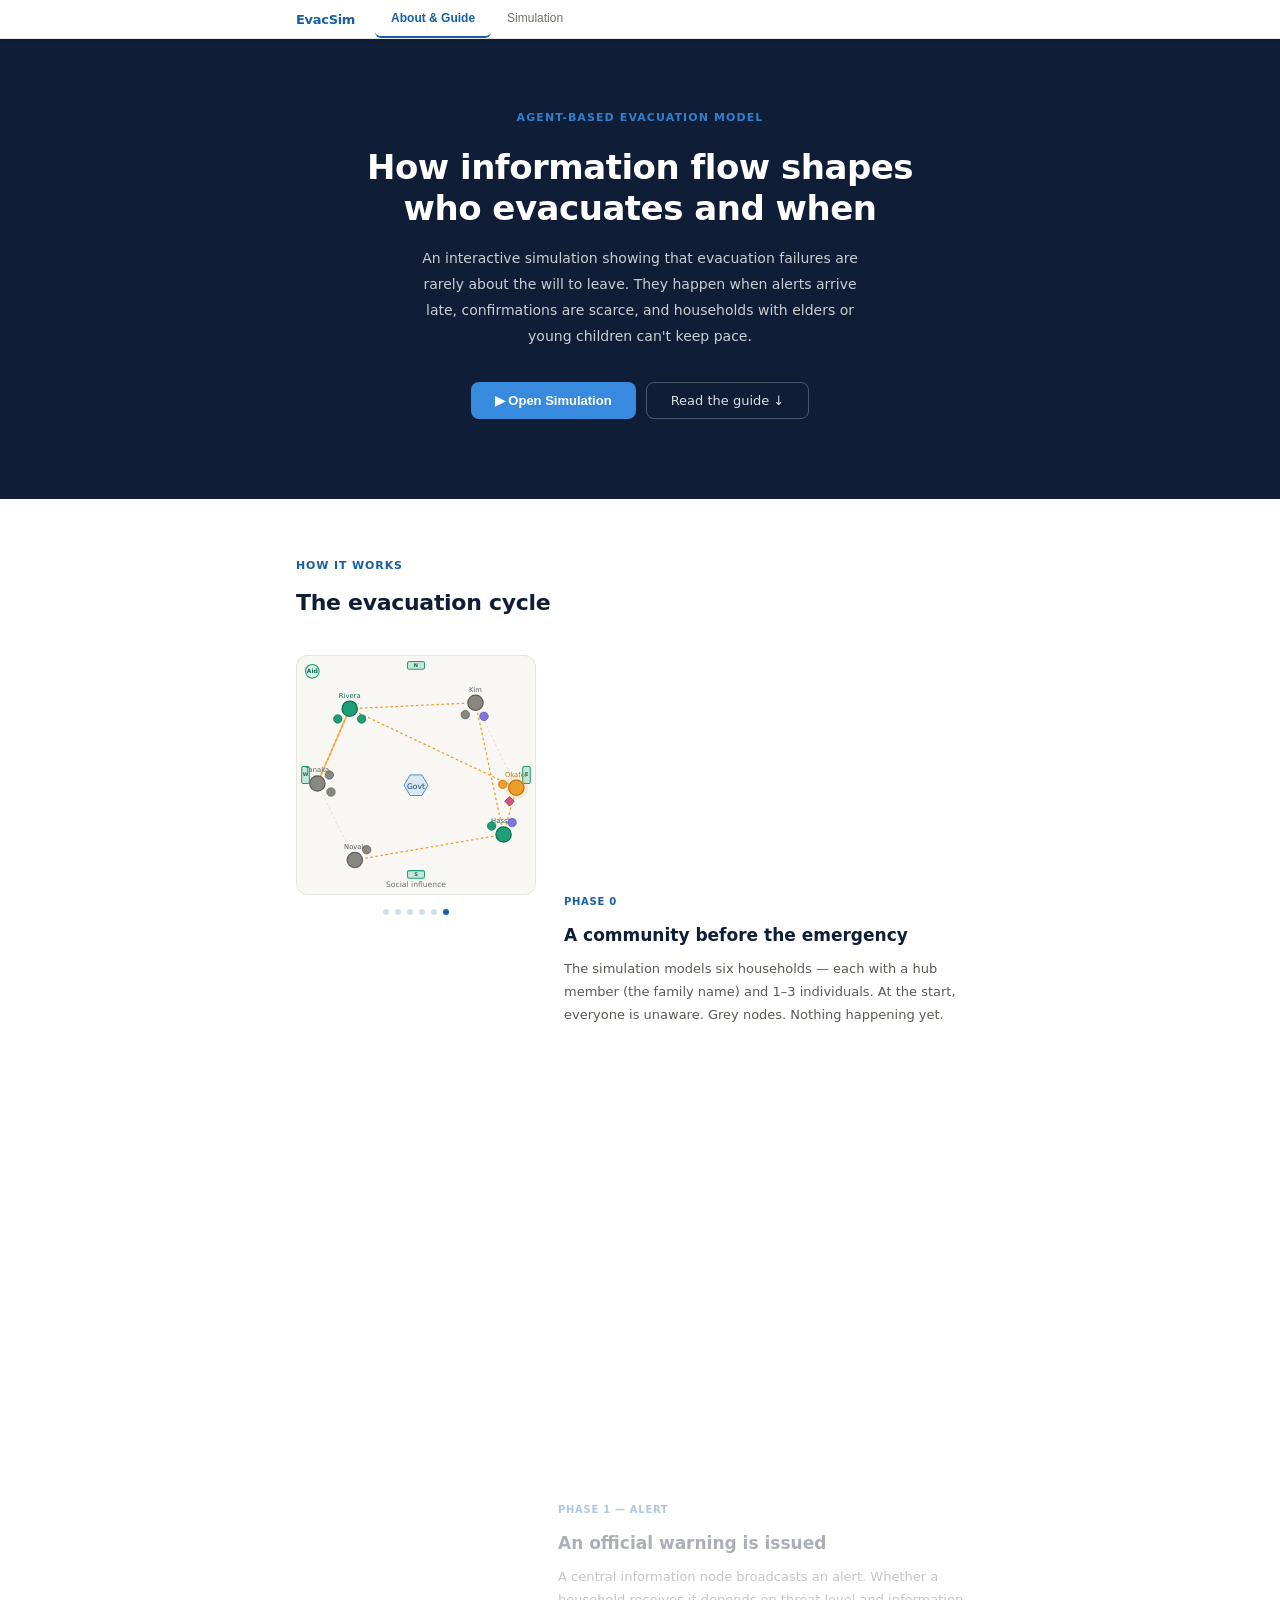
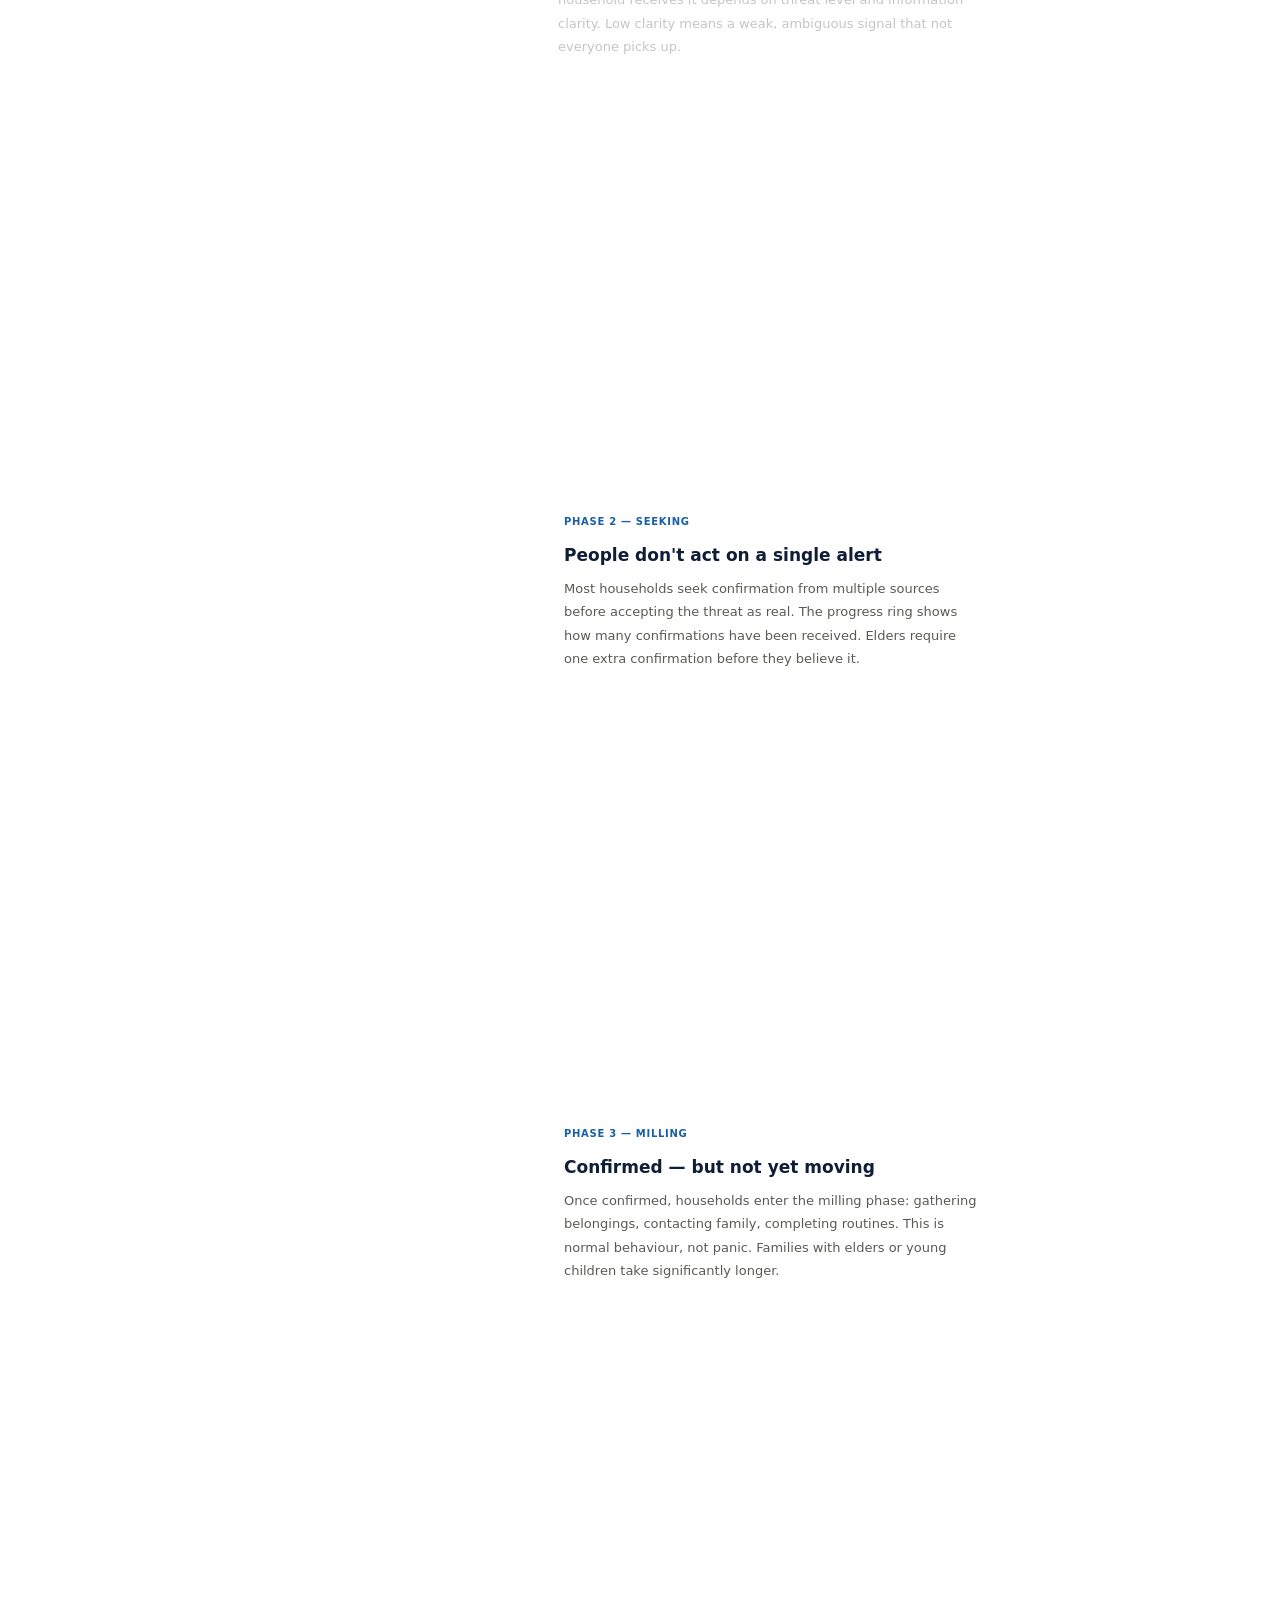
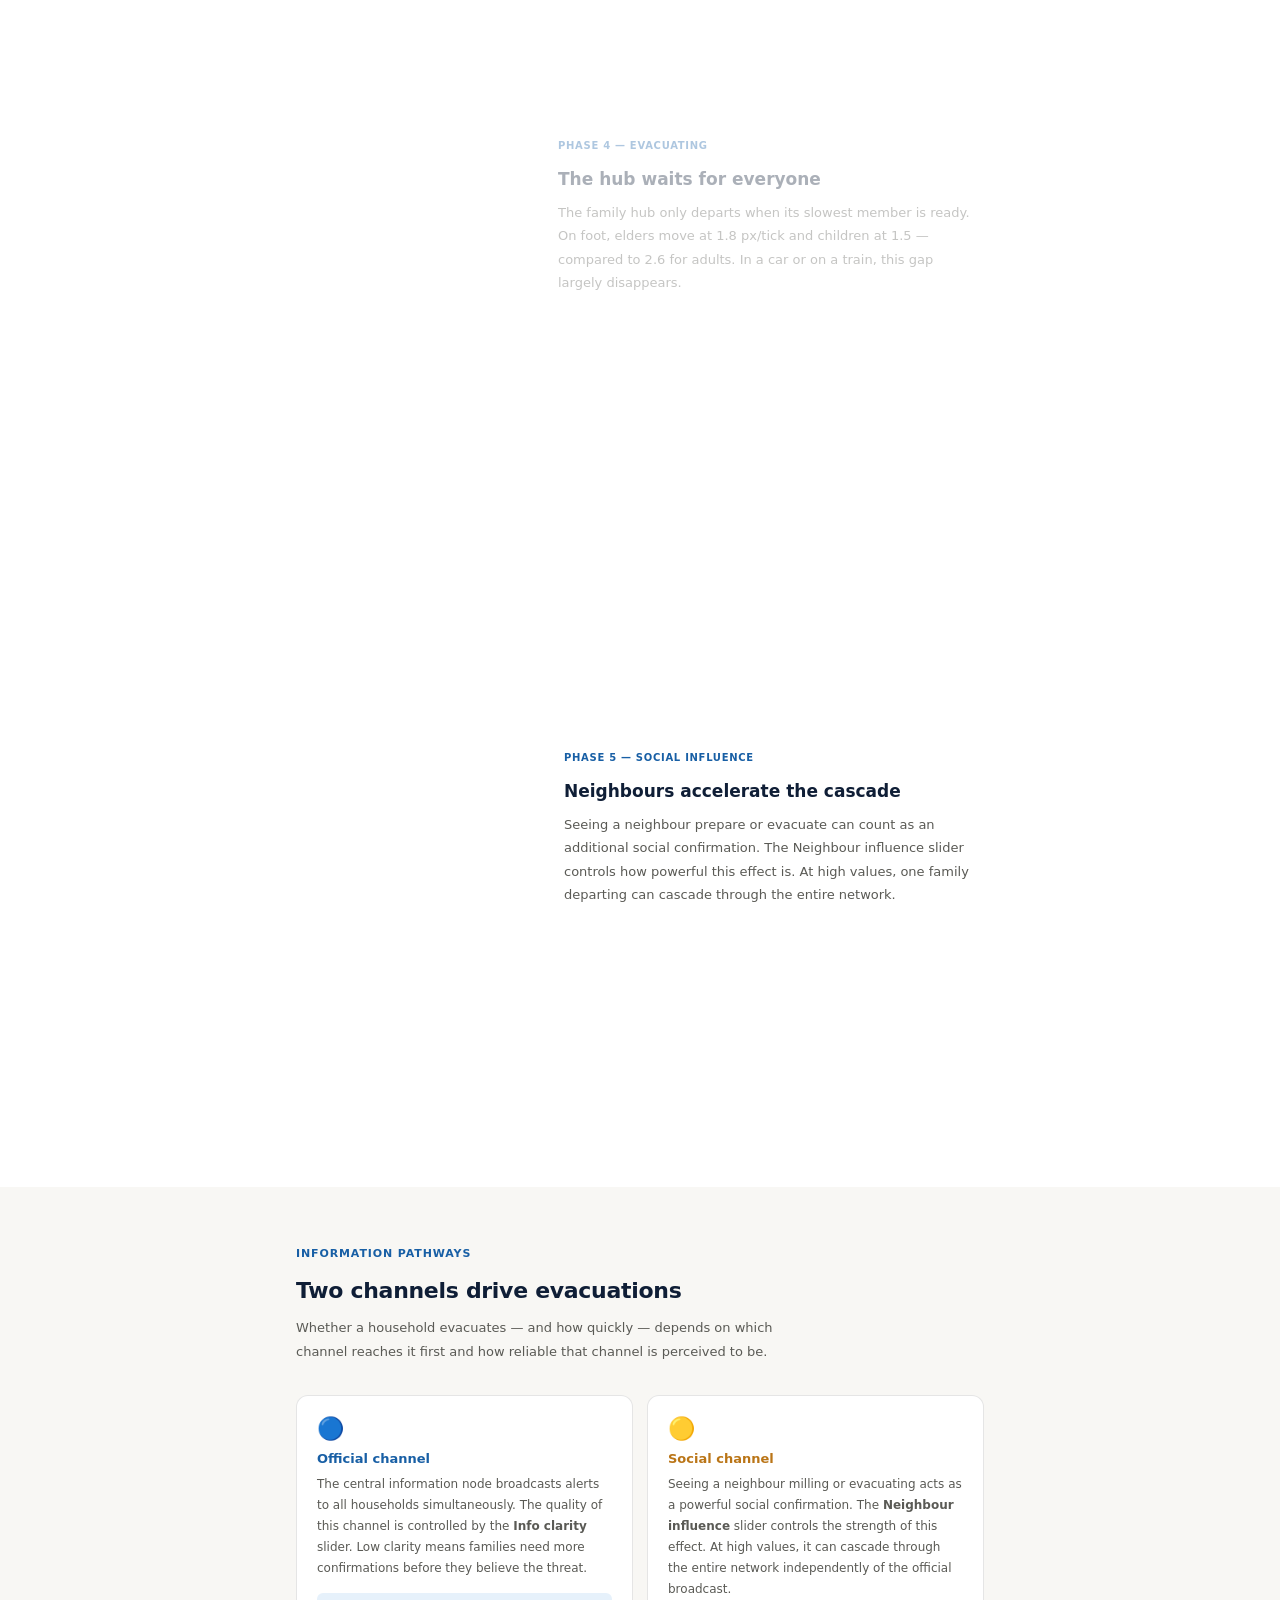
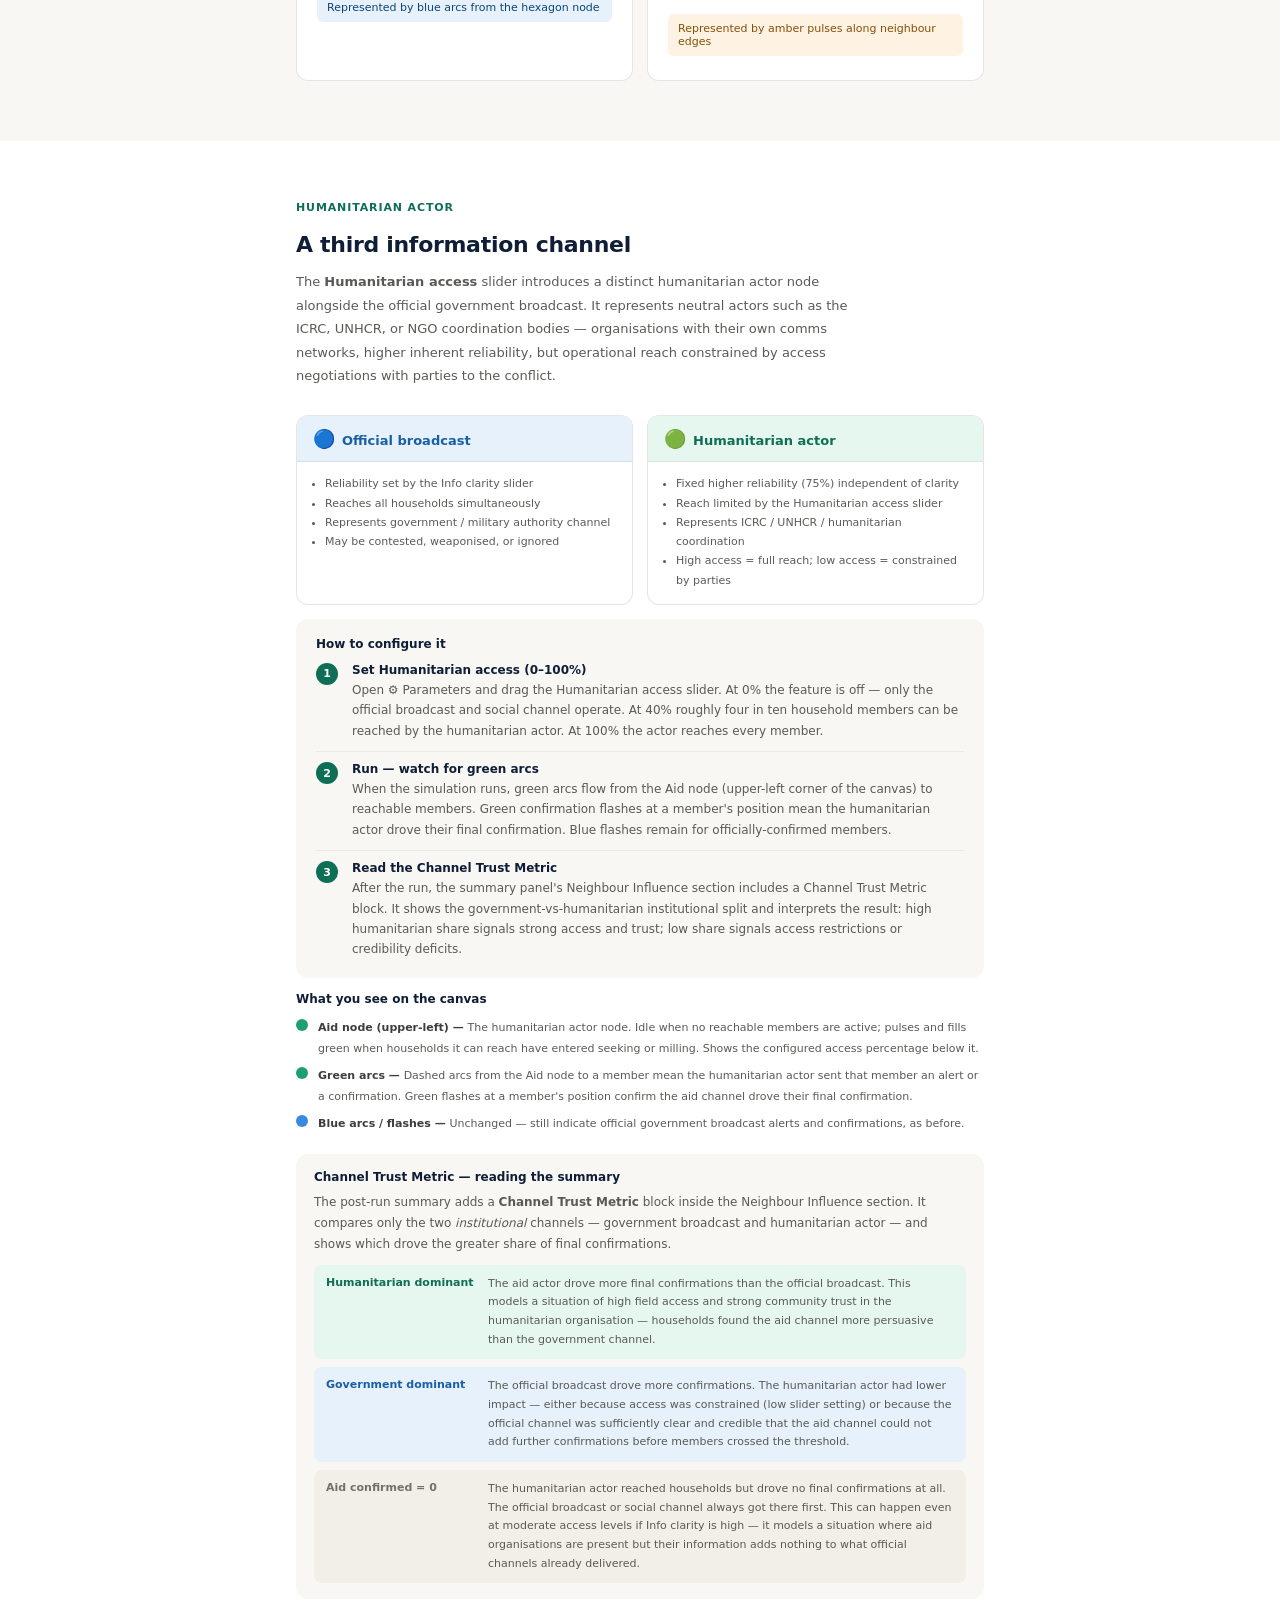
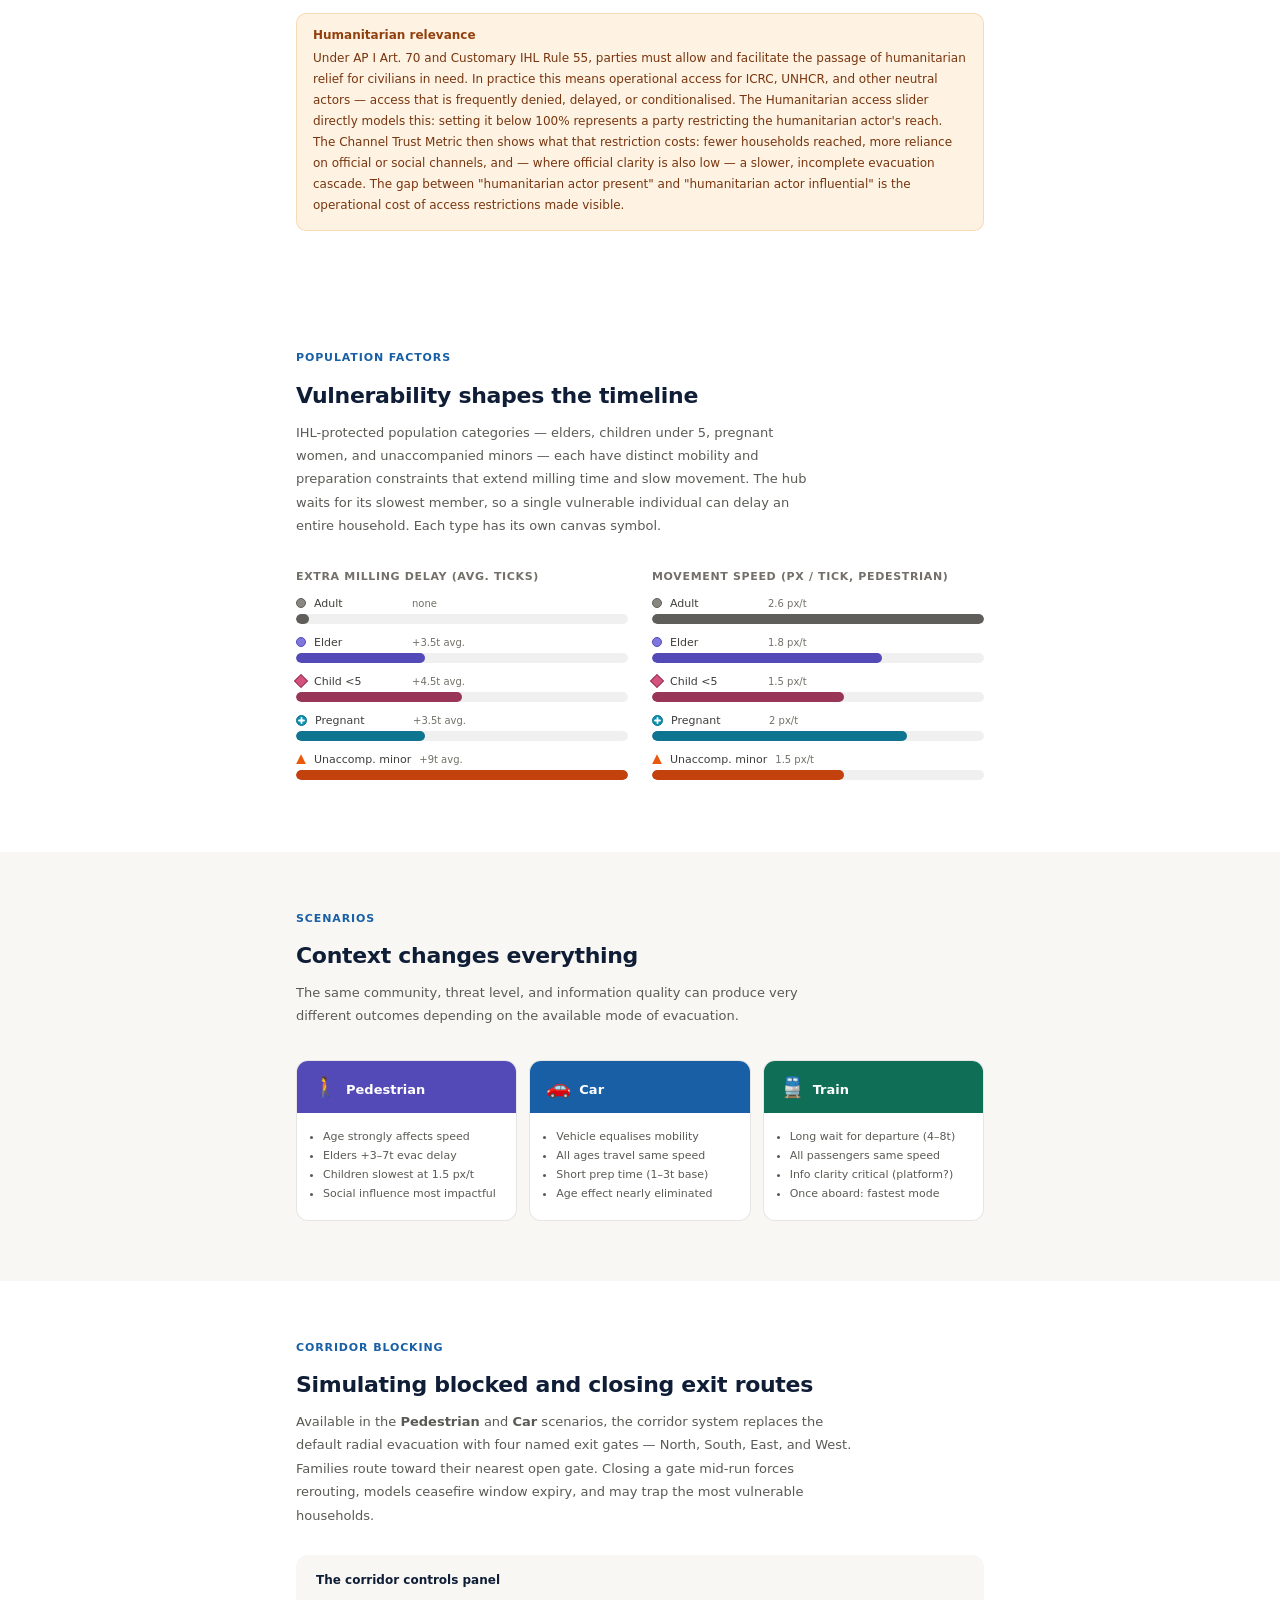
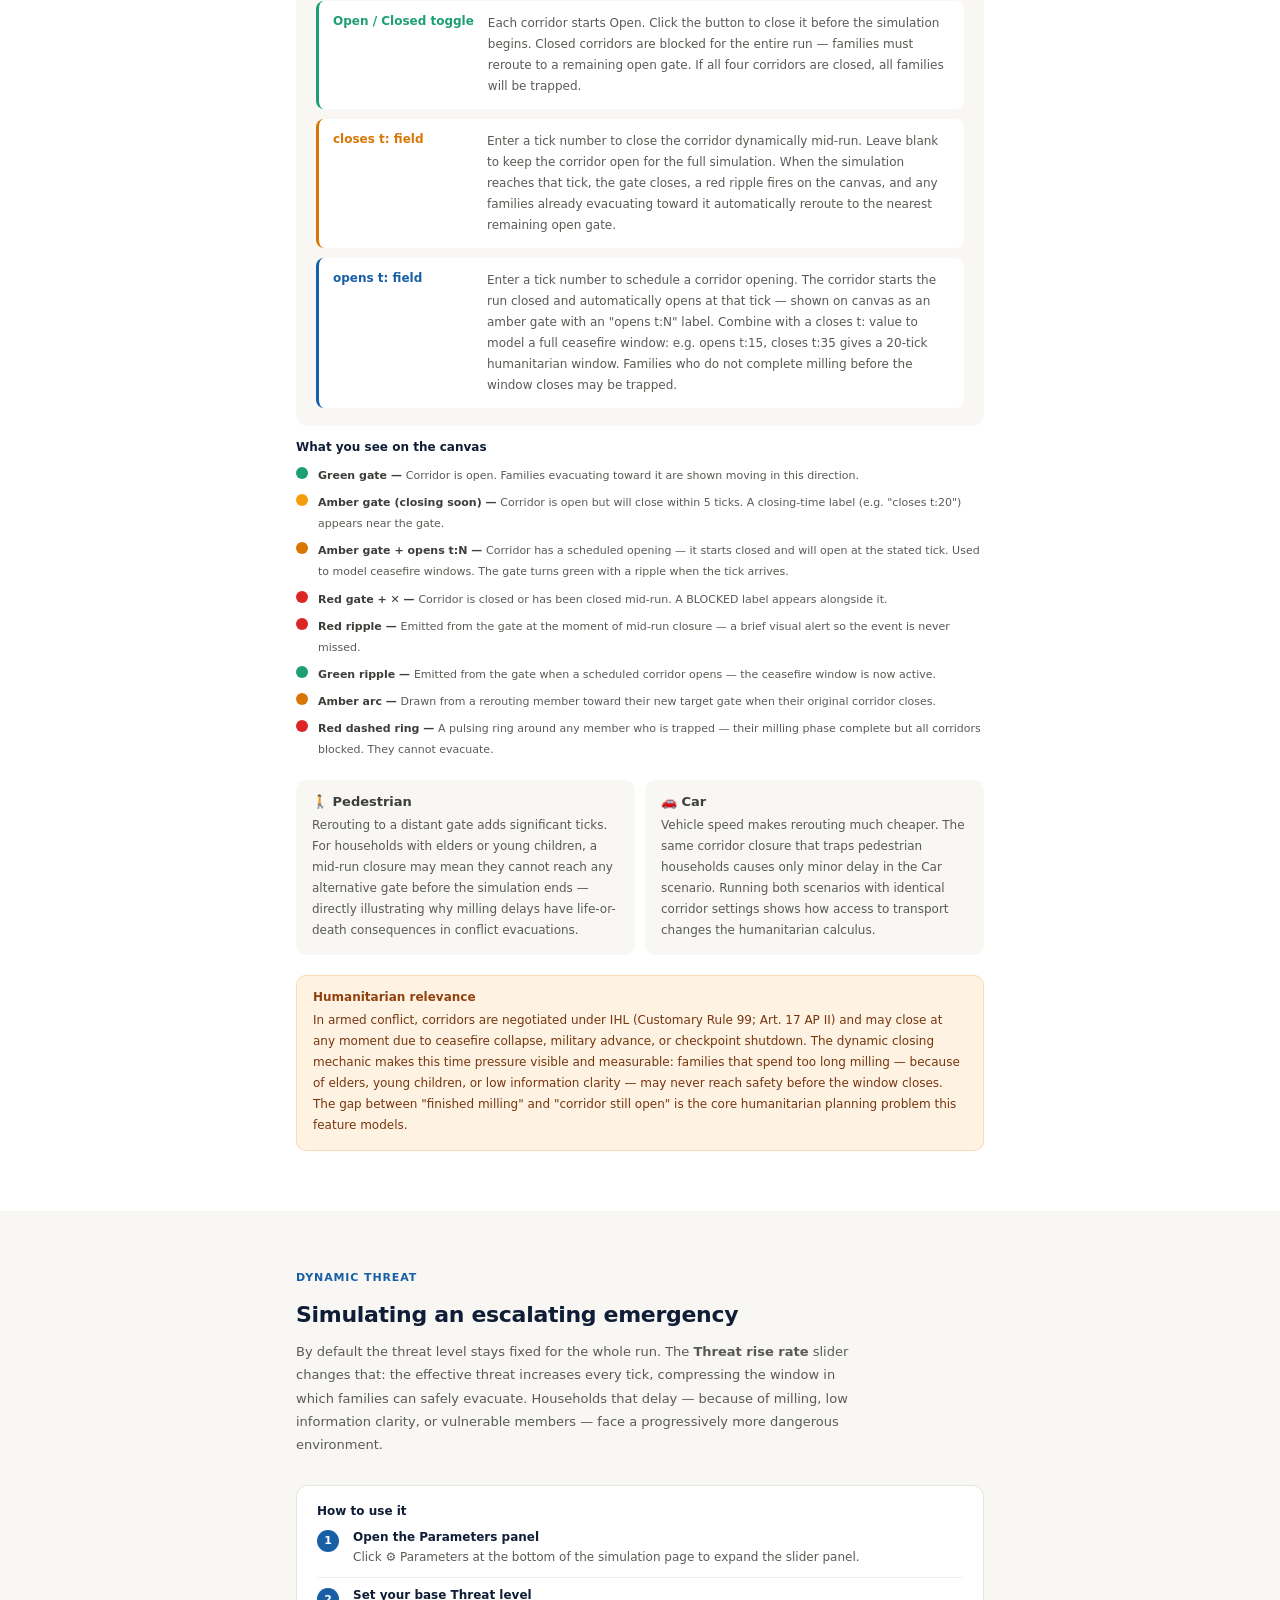
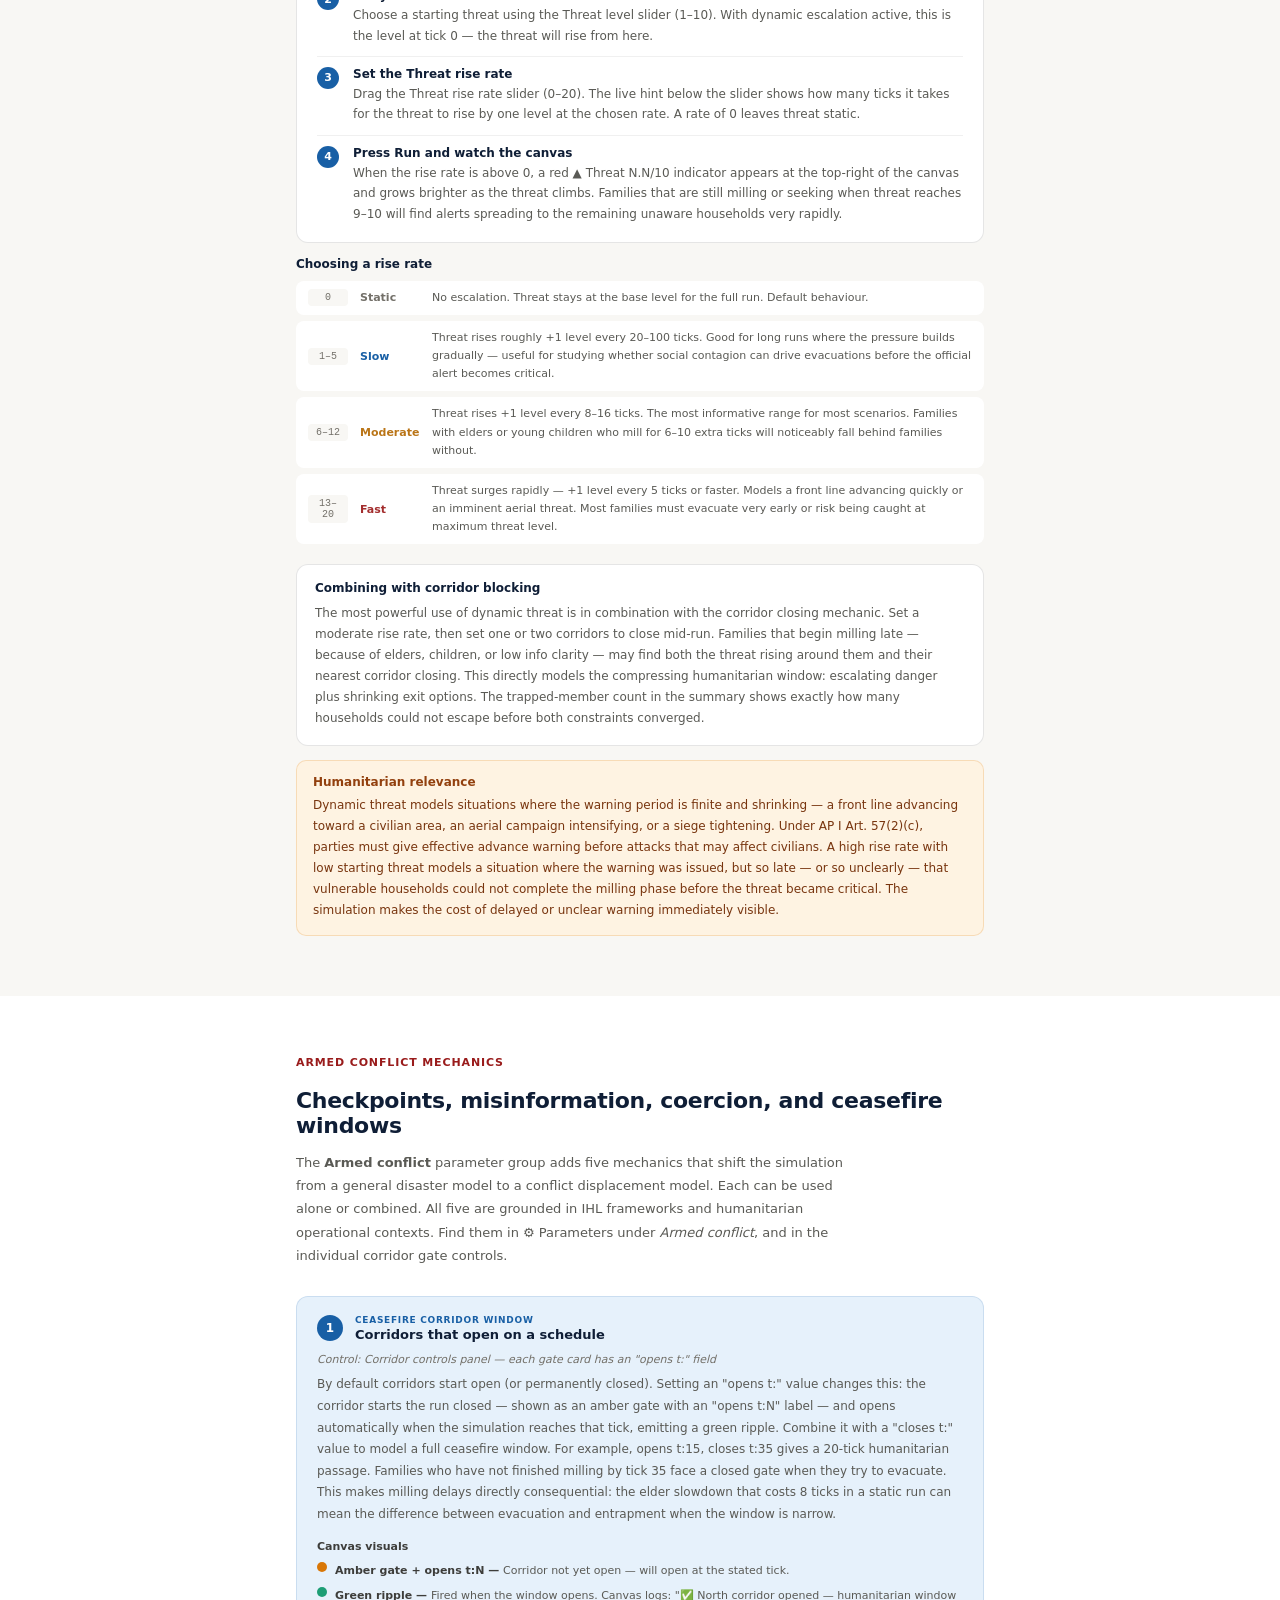
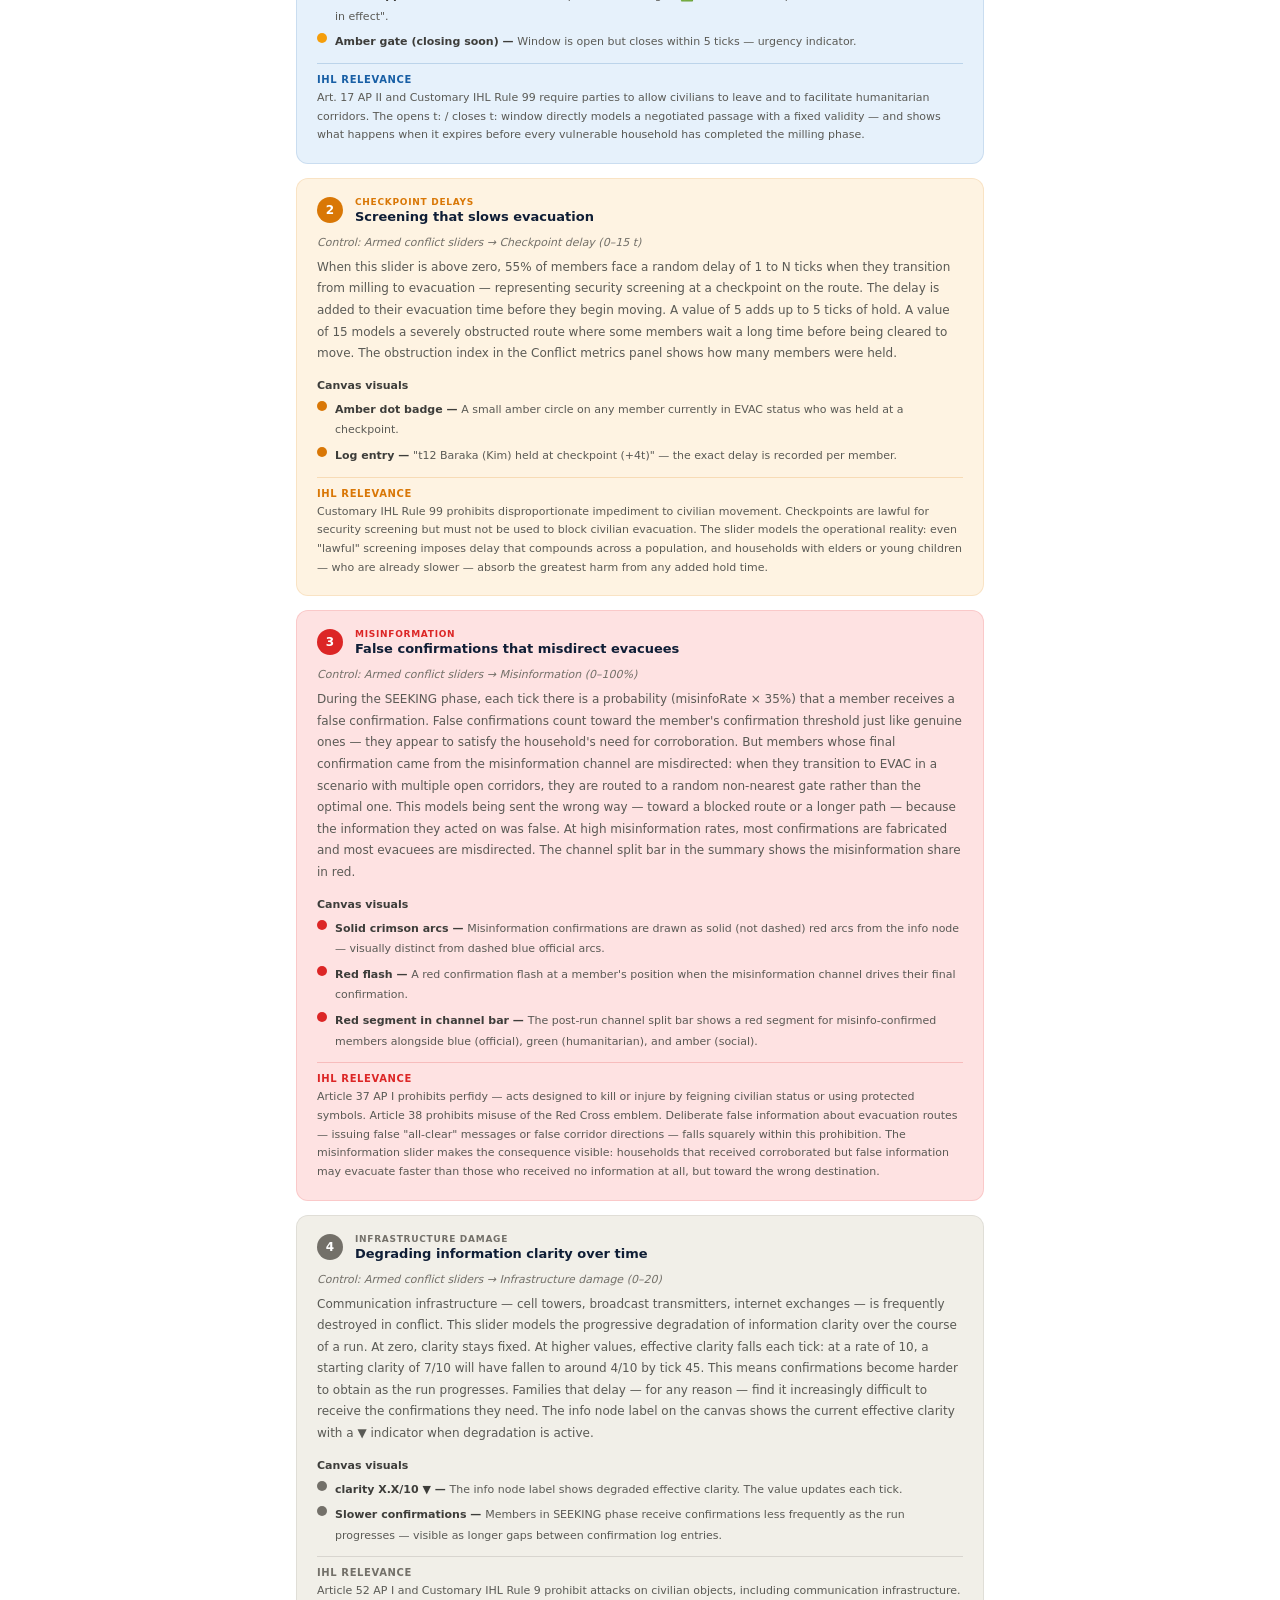
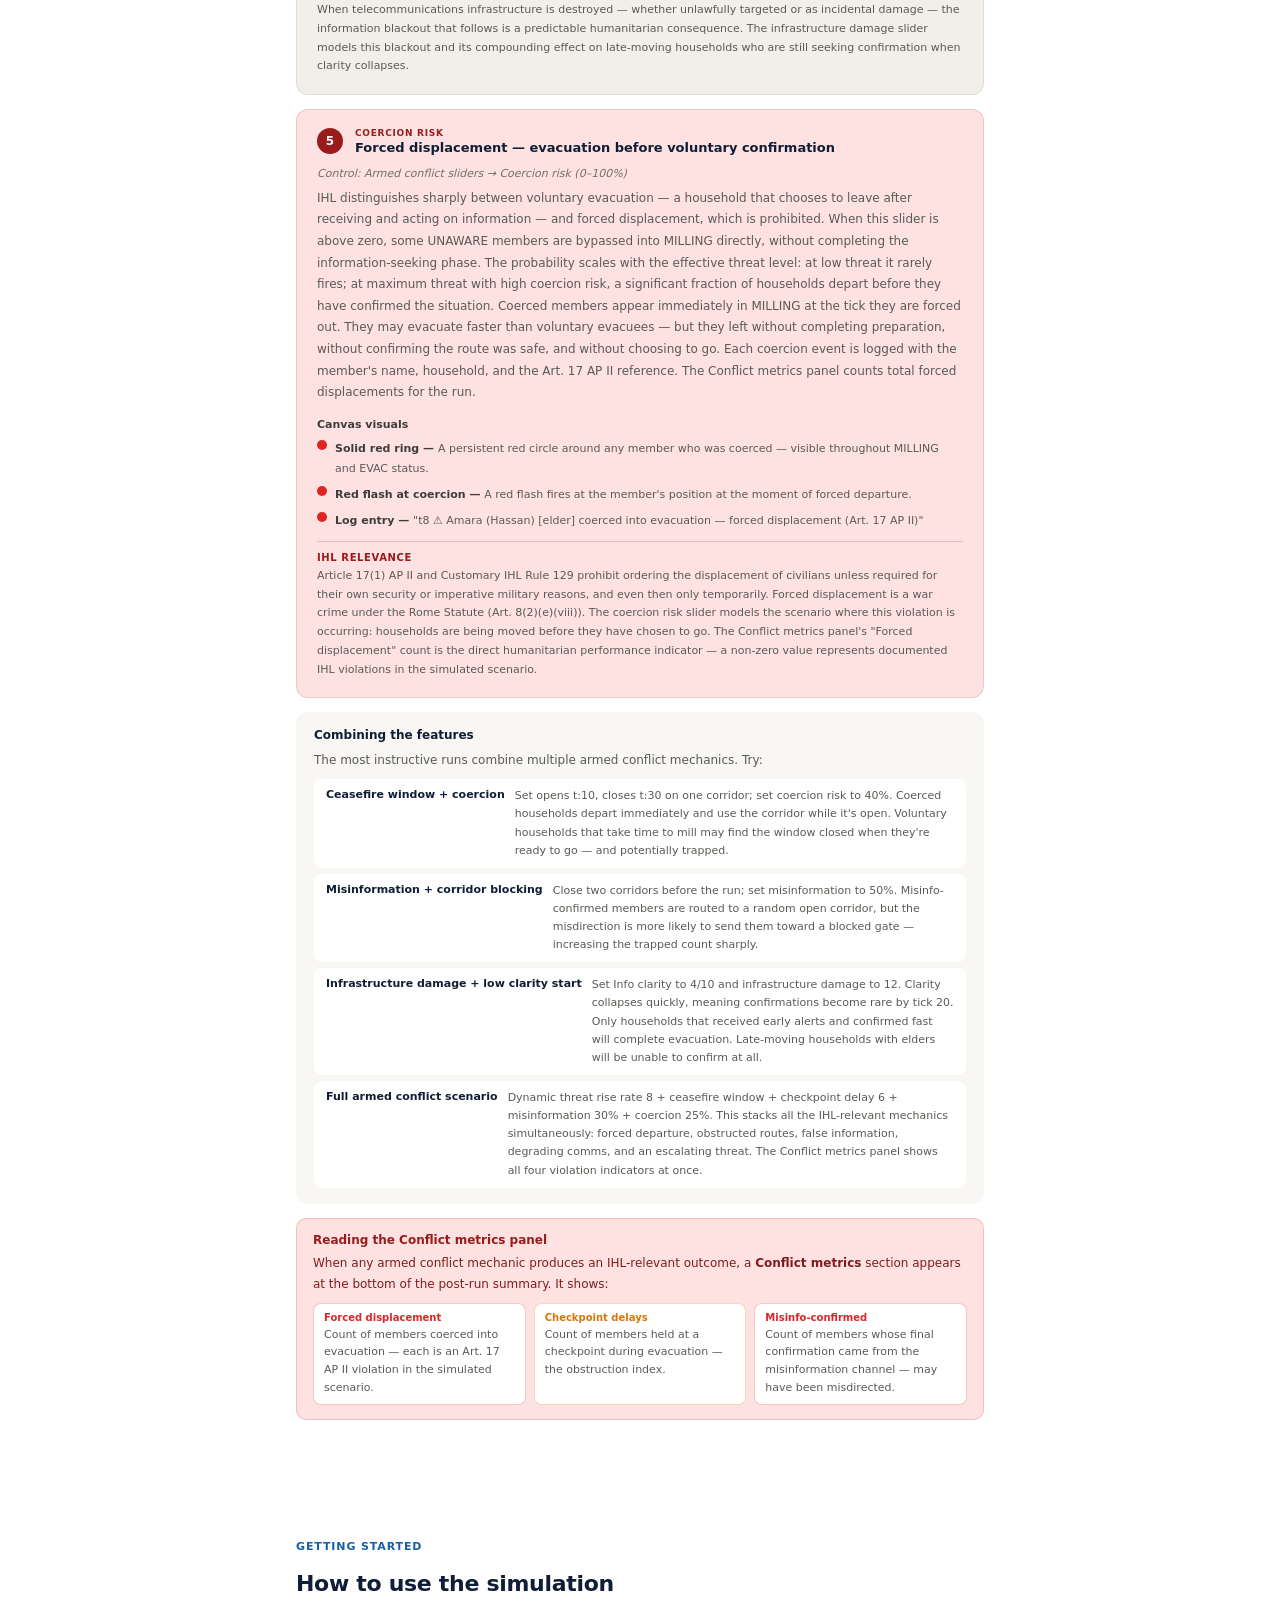
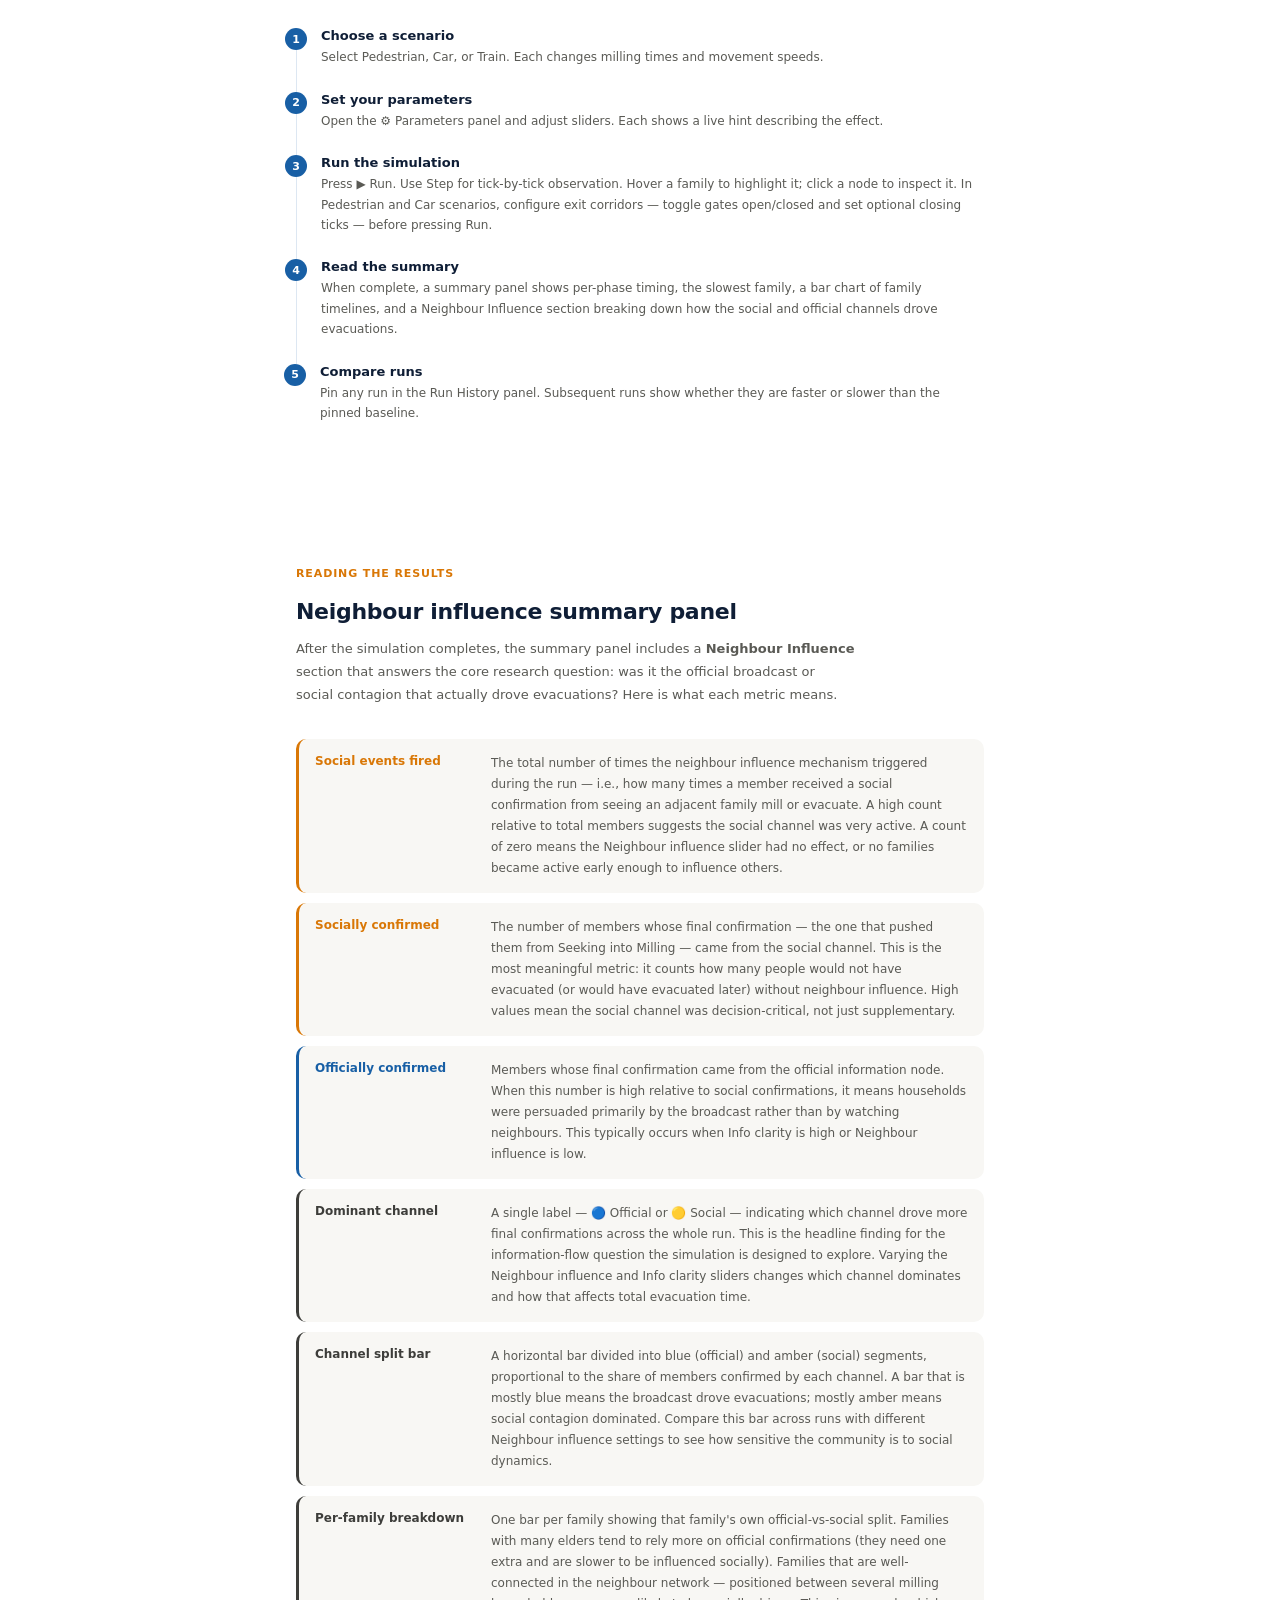
==== docs/index.html @ 8dccdfe9 "Replace hand-authored standalone HTML with real Vite build in docs/ Restore index.html as the Vite d" ====
<!doctype html>
<html lang="en">
  <head>
    <meta charset="UTF-8" />
    <meta name="viewport" content="width=device-width, initial-scale=1.0" />
    <title>Evacuation Simulation</title>
    <script type="module" crossorigin src="./assets/index-D_L-Md5_.js"></script>
    <link rel="stylesheet" crossorigin href="./assets/index-JA-Q5im7.css">
  </head>
  <body>
    <div id="root"></div>
  </body>
</html>
---- docs/assets/index-JA-Q5im7.css ----
*,*:before,*:after{box-sizing:border-box}body{margin:0;background:#f8f7f4}input[type=range]{width:100%;cursor:pointer}button{cursor:pointer;background:transparent;border:.5px solid rgba(0,0,0,.2);border-radius:6px;padding:5px 11px;font-size:12px}button:hover{background:#0000000d}button:disabled{opacity:.4;cursor:not-allowed}
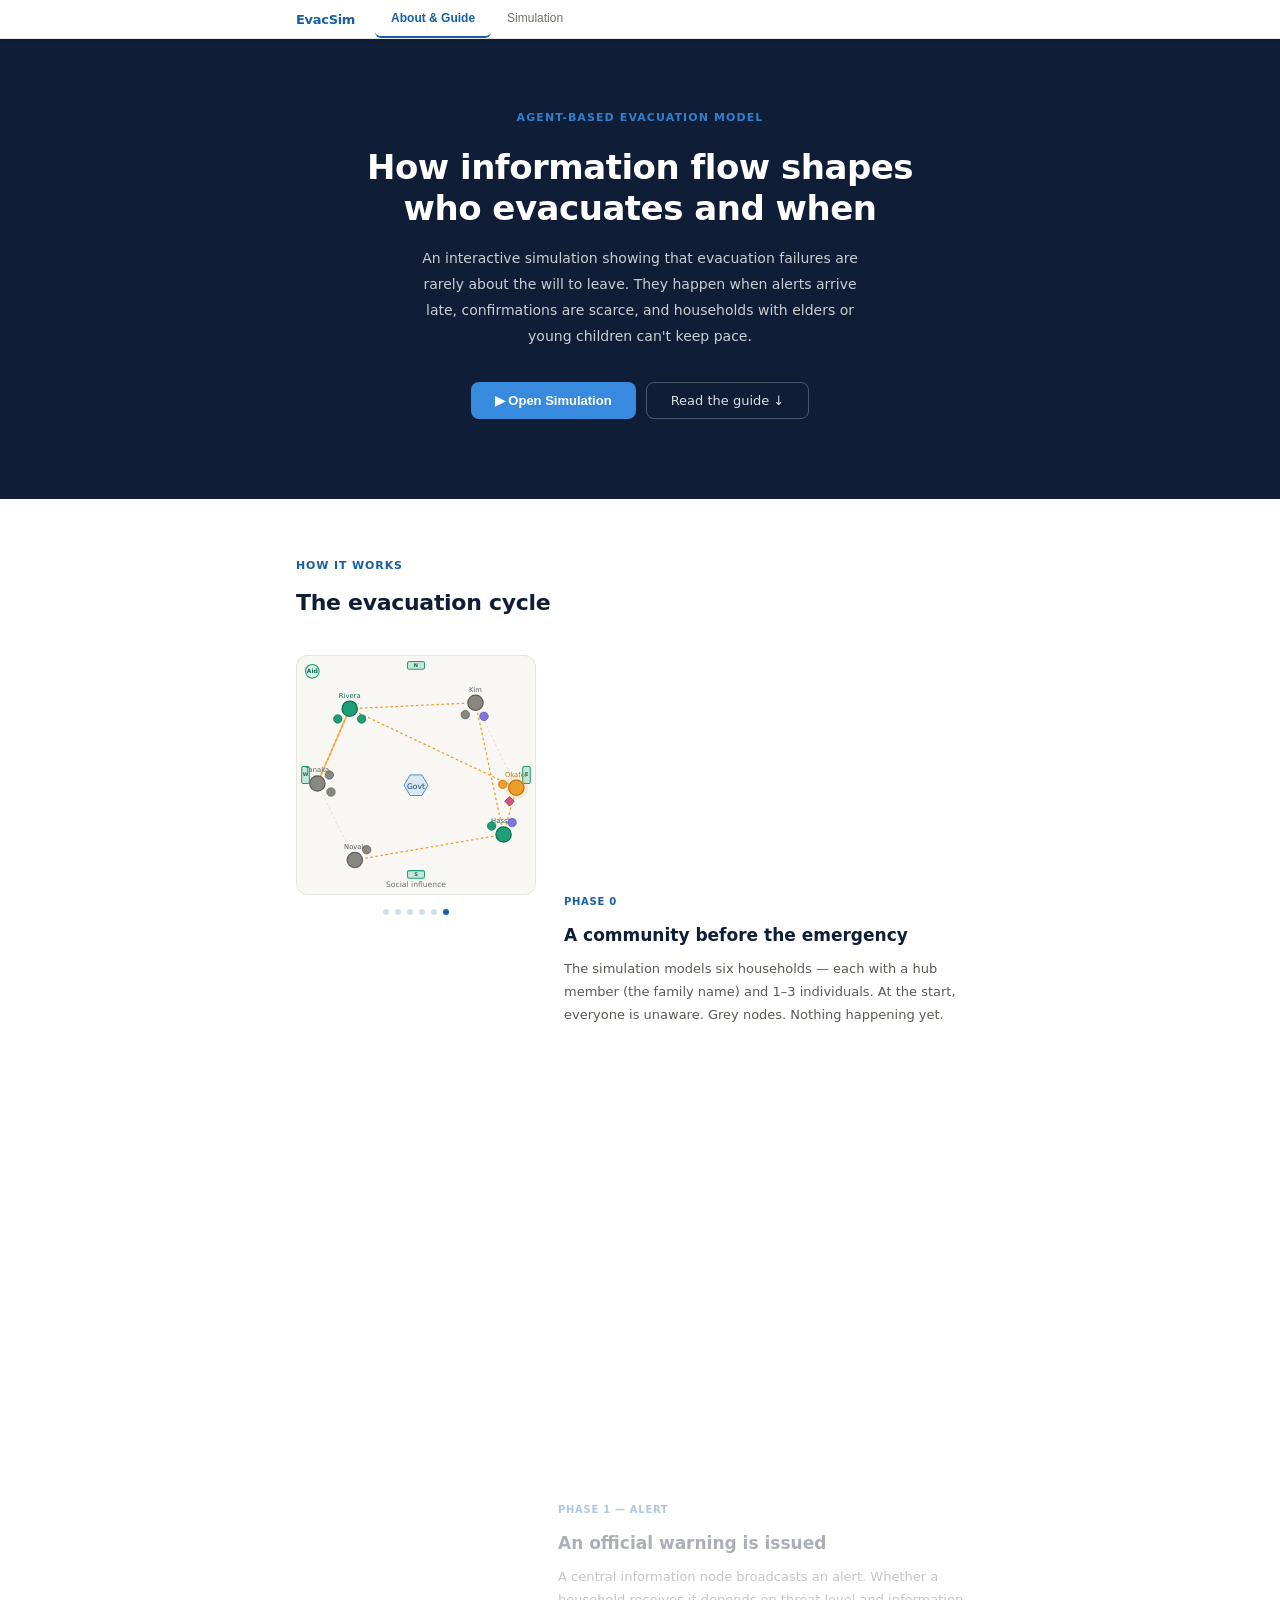
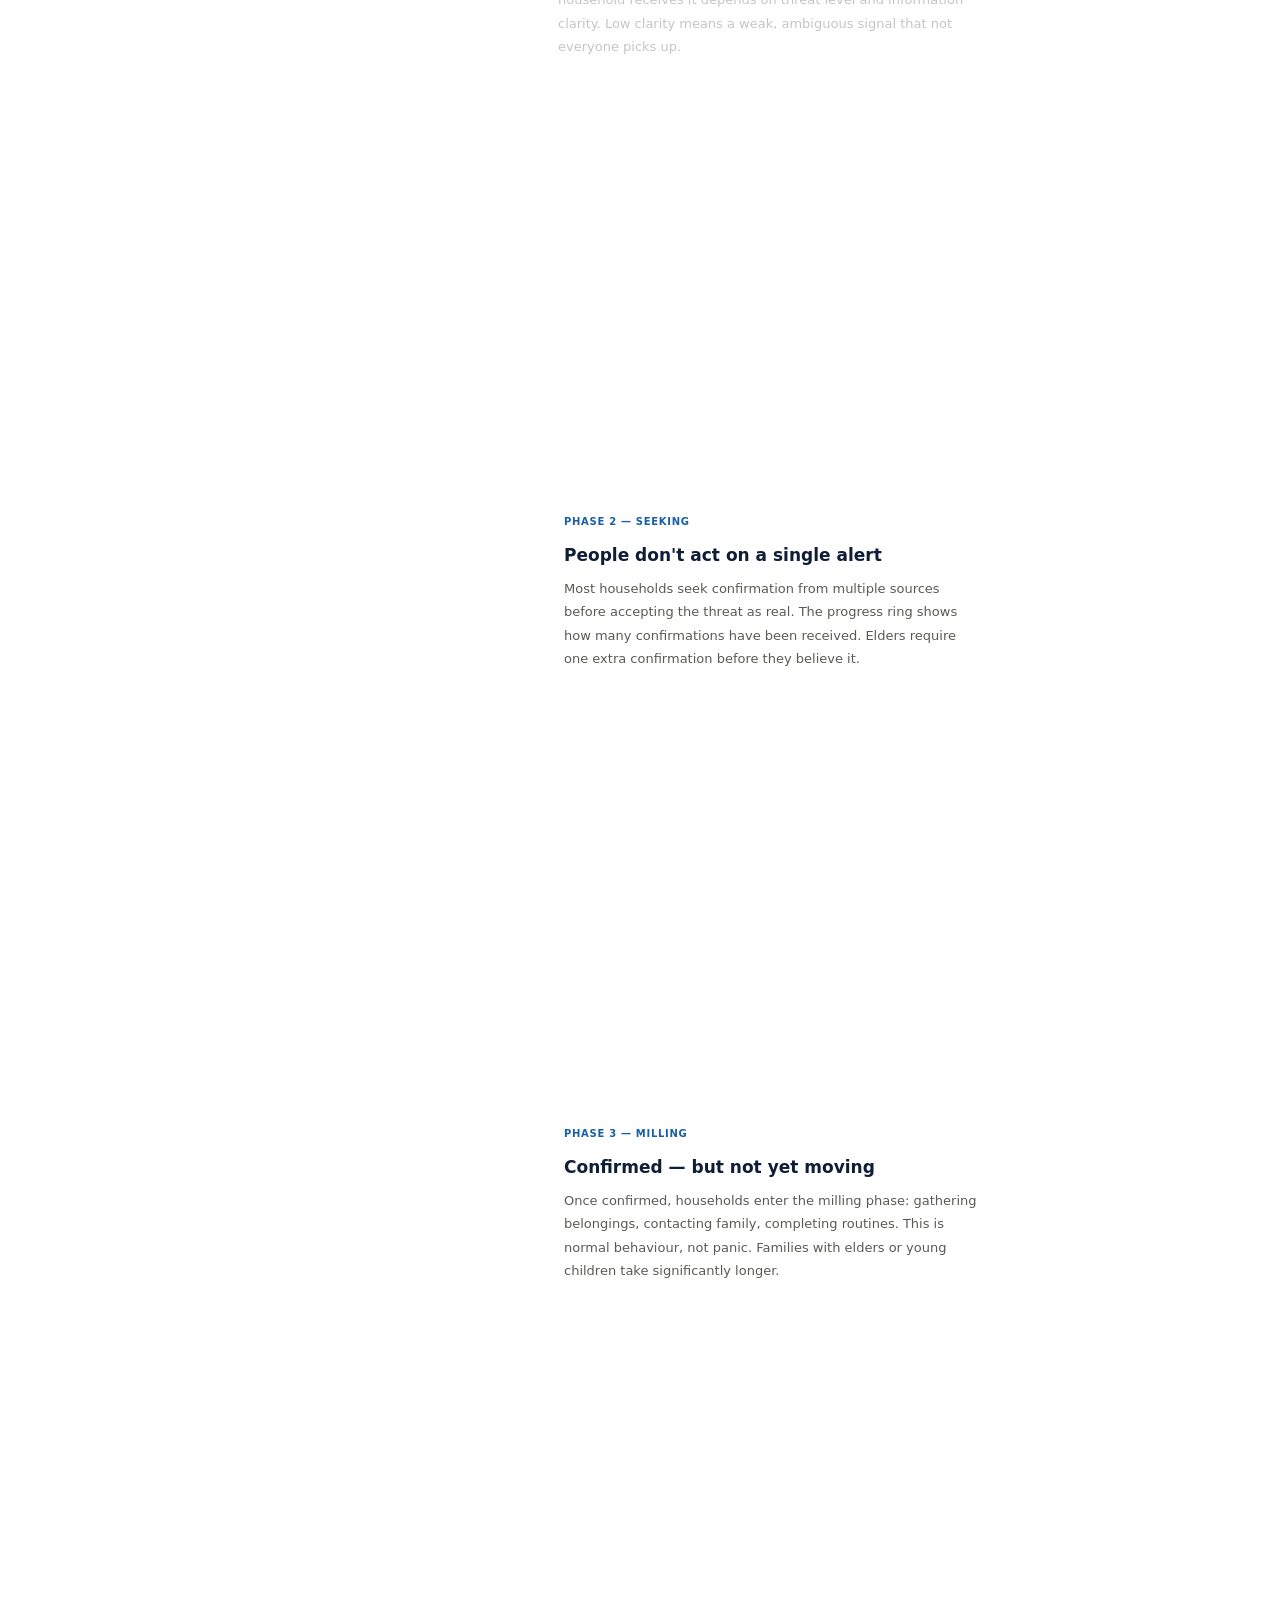
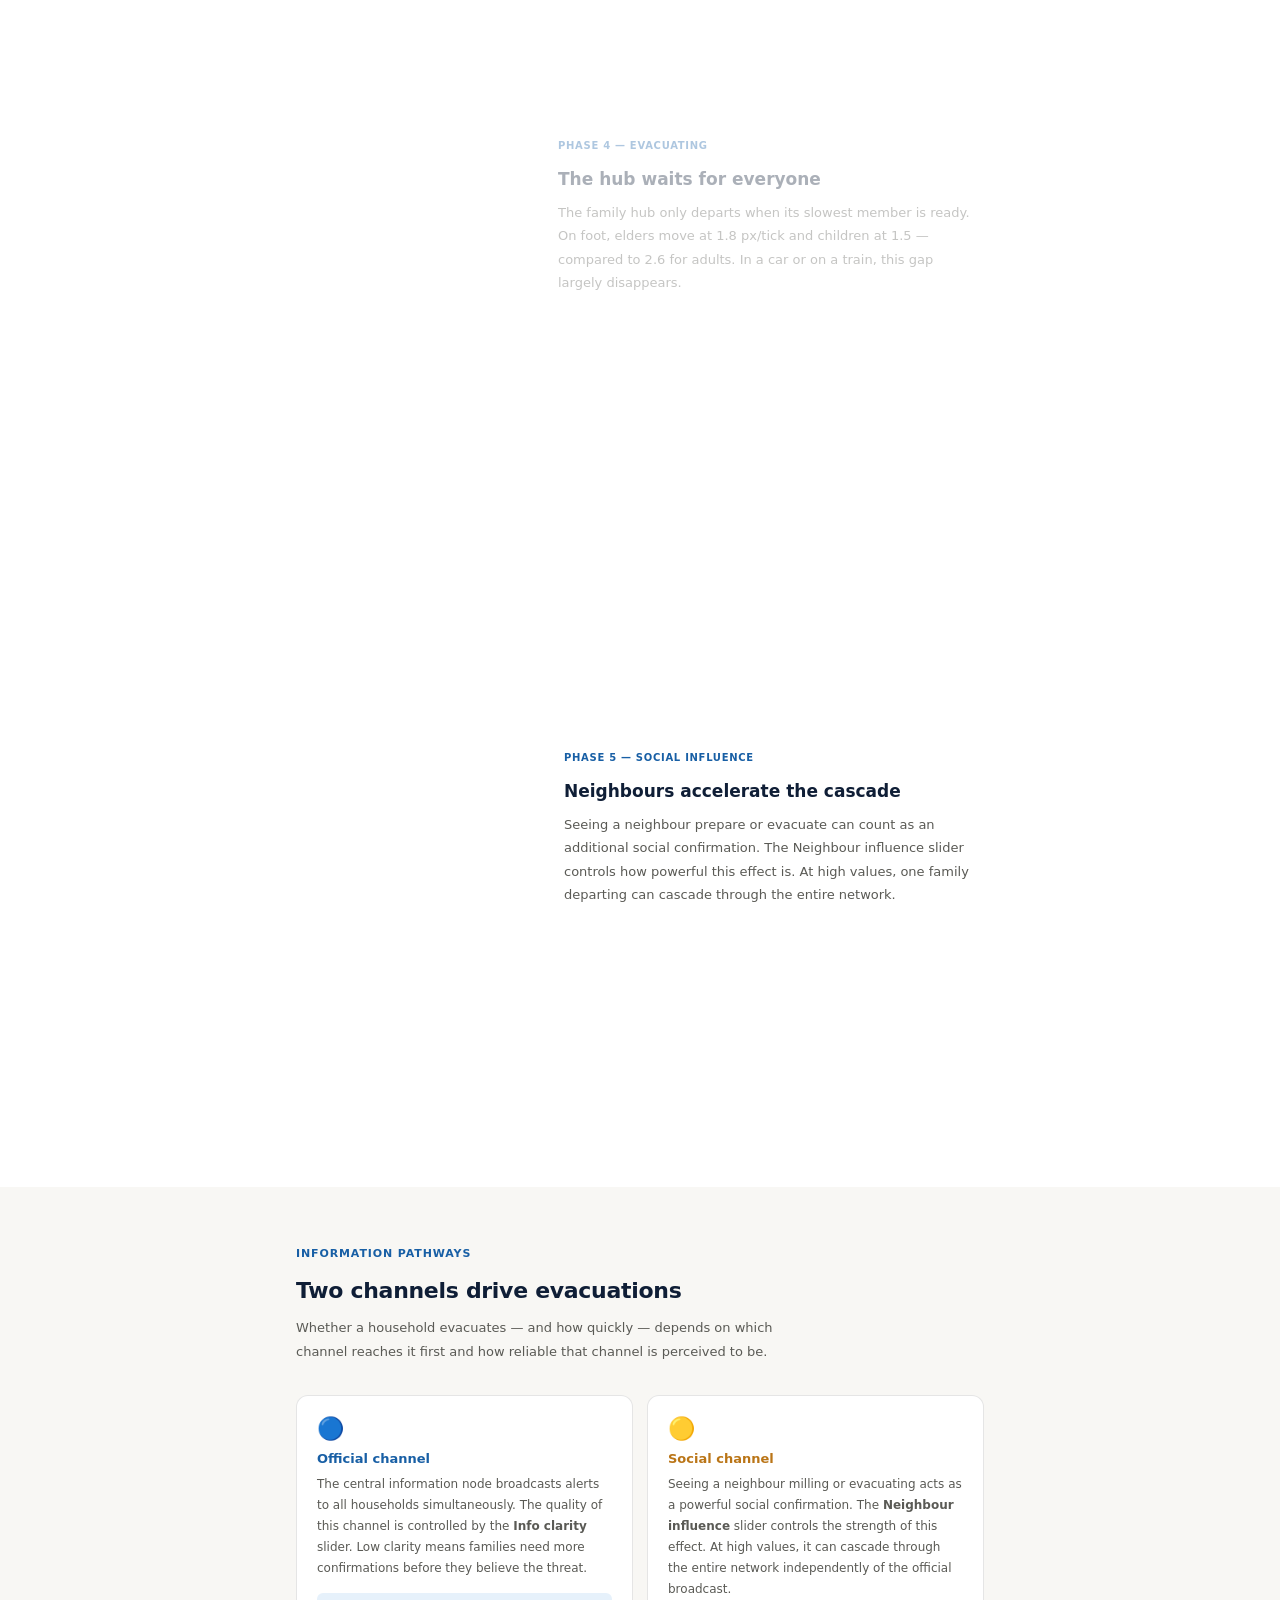
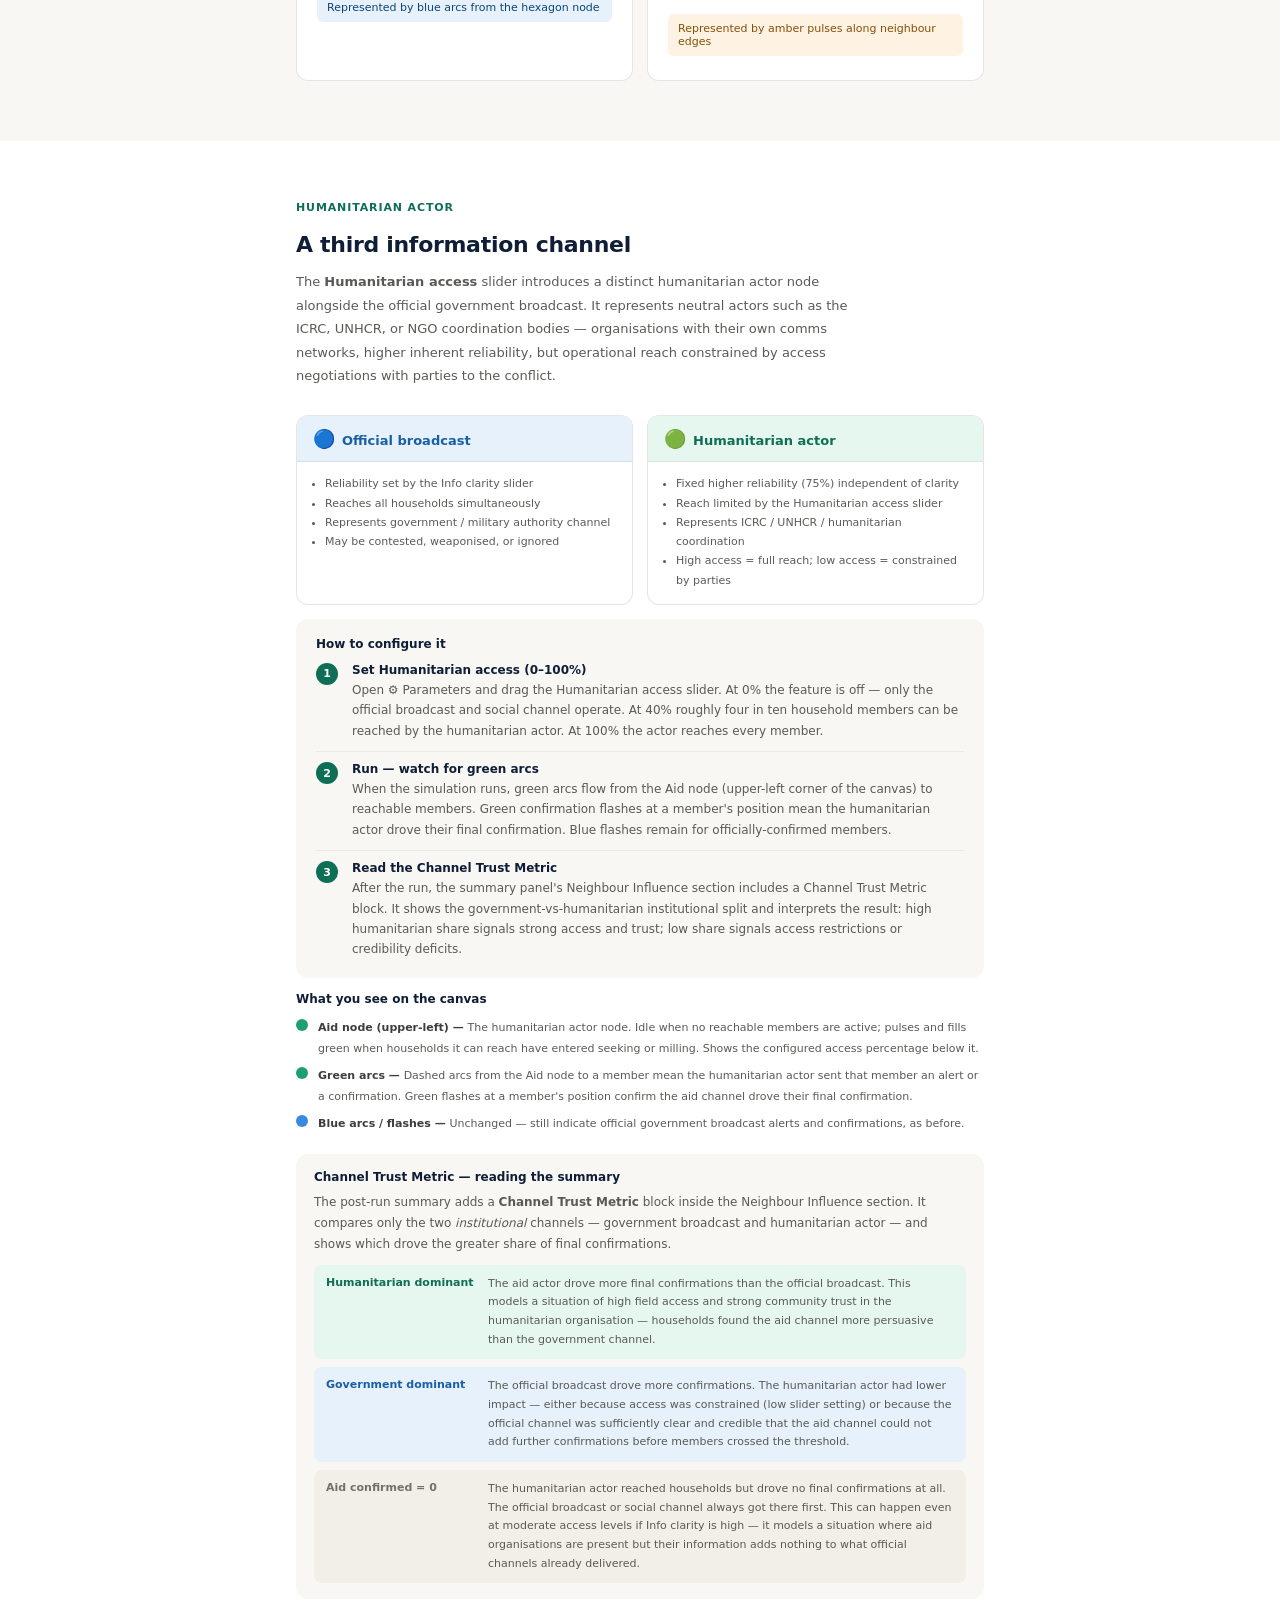
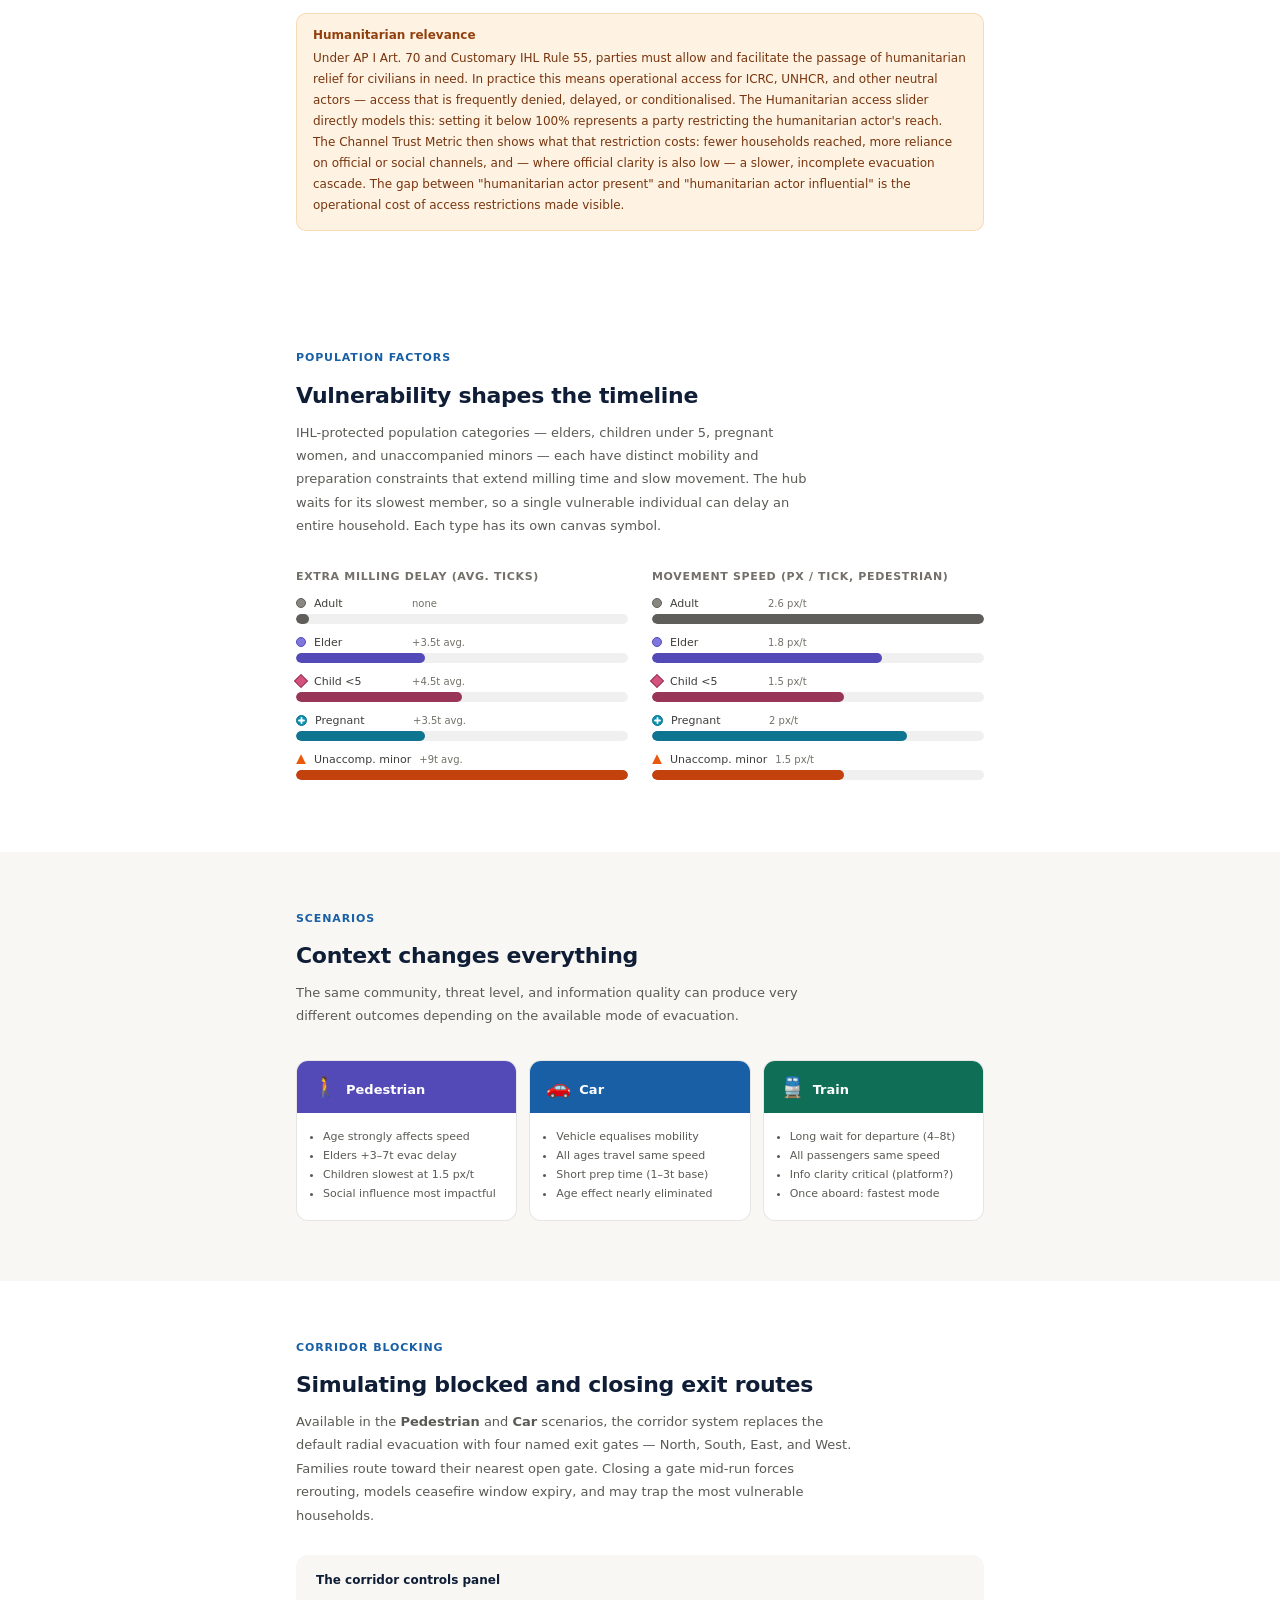
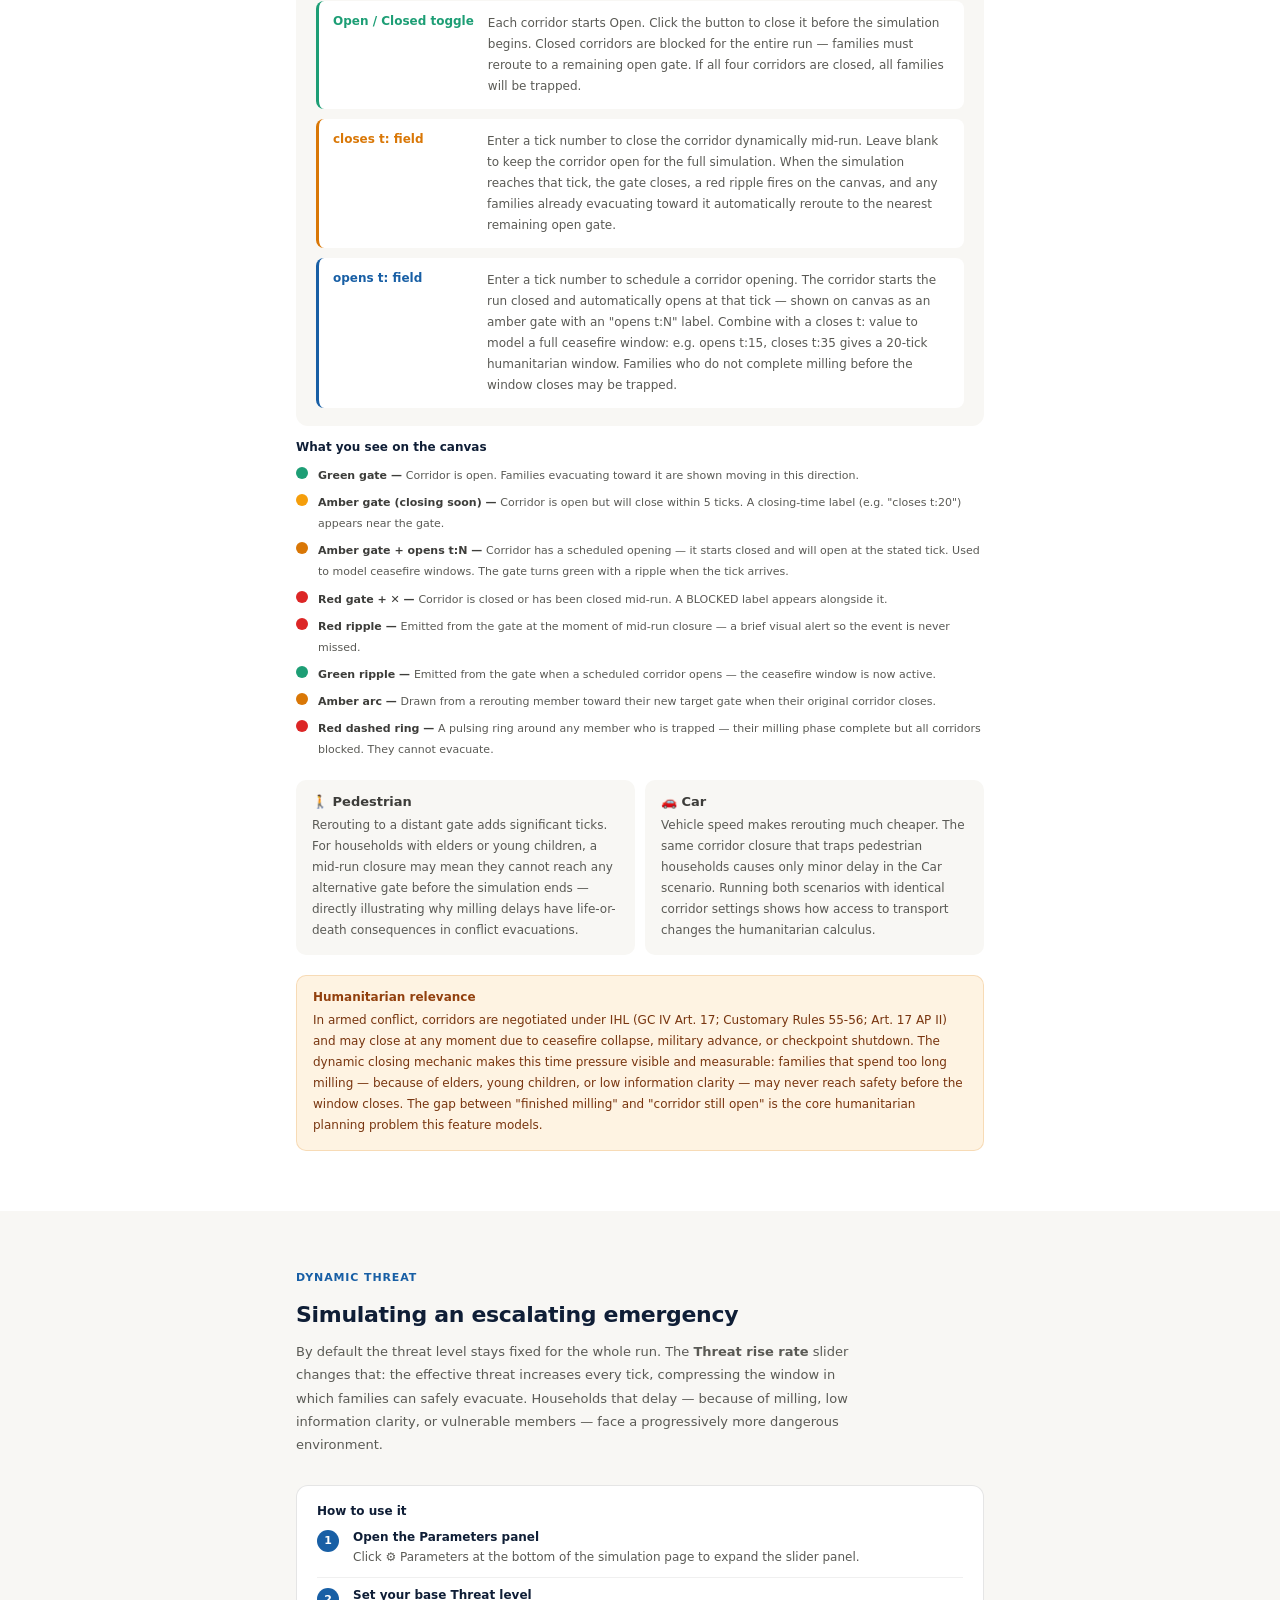
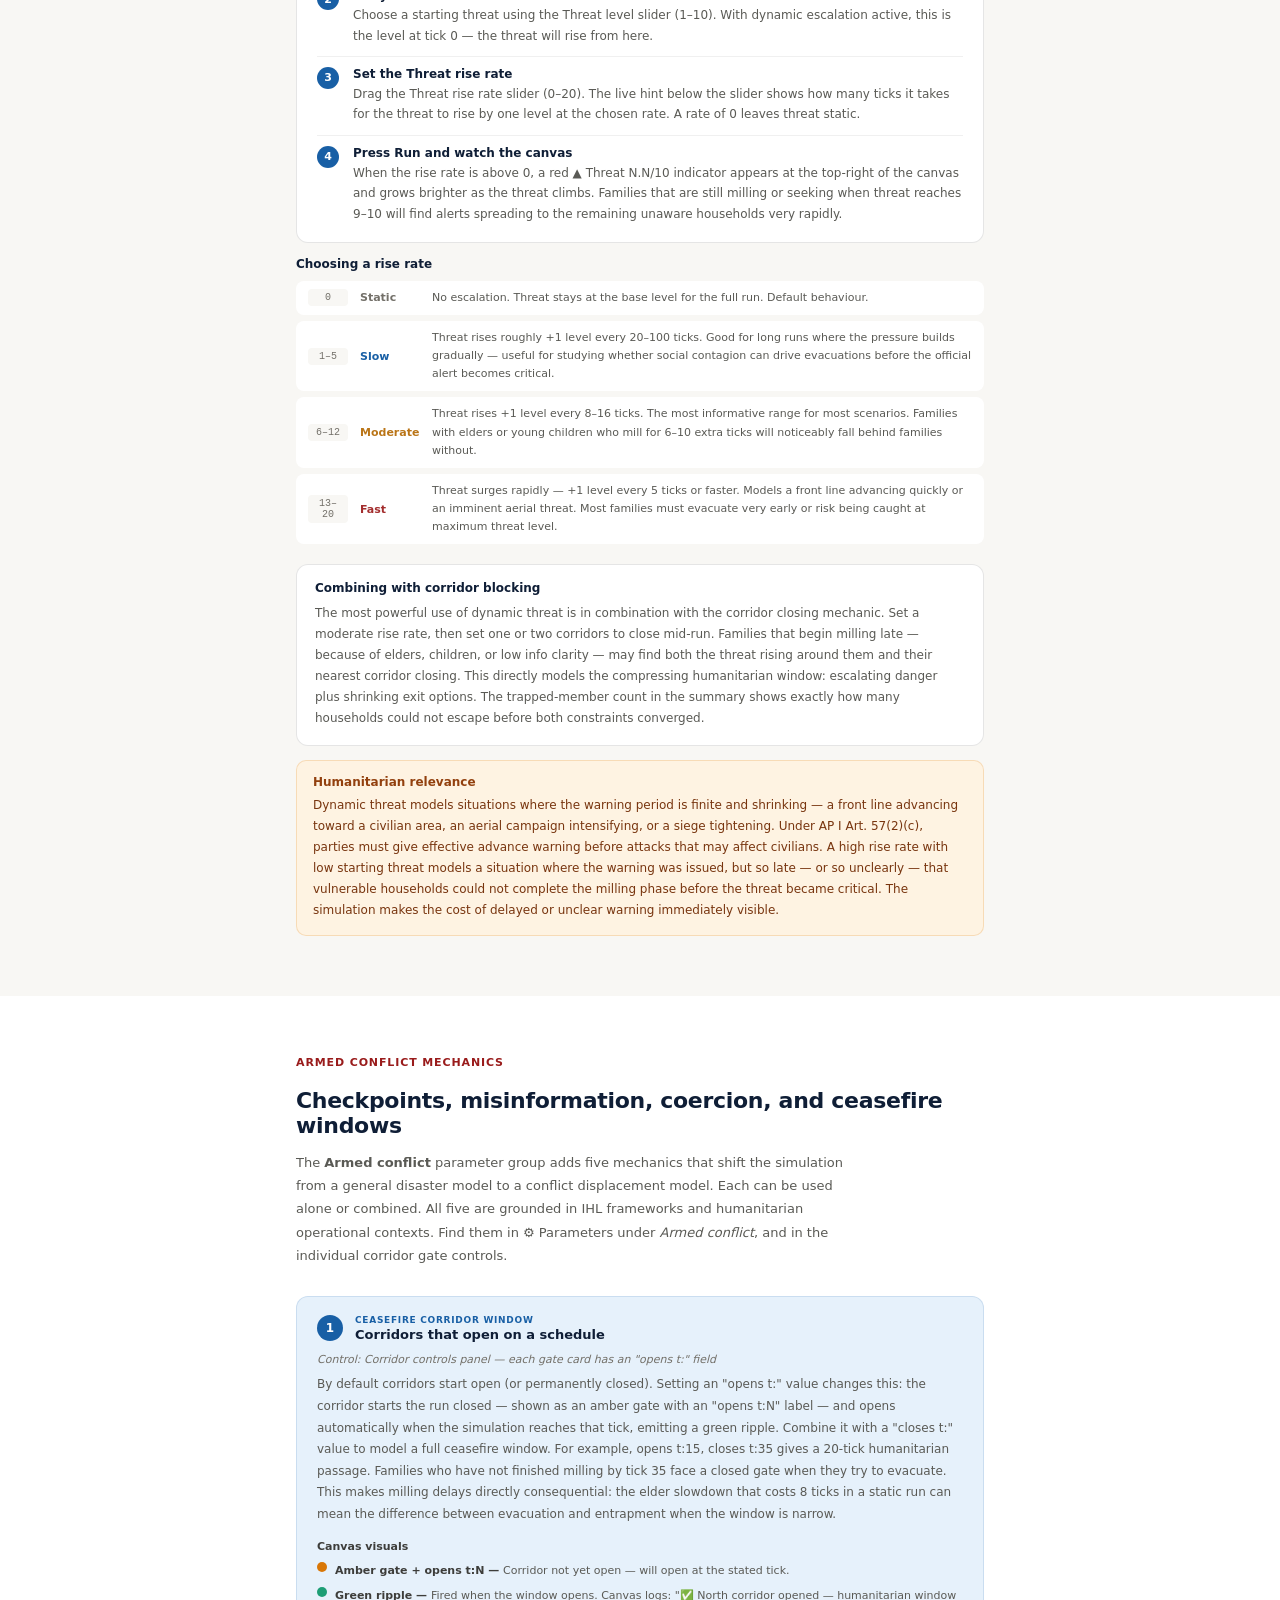
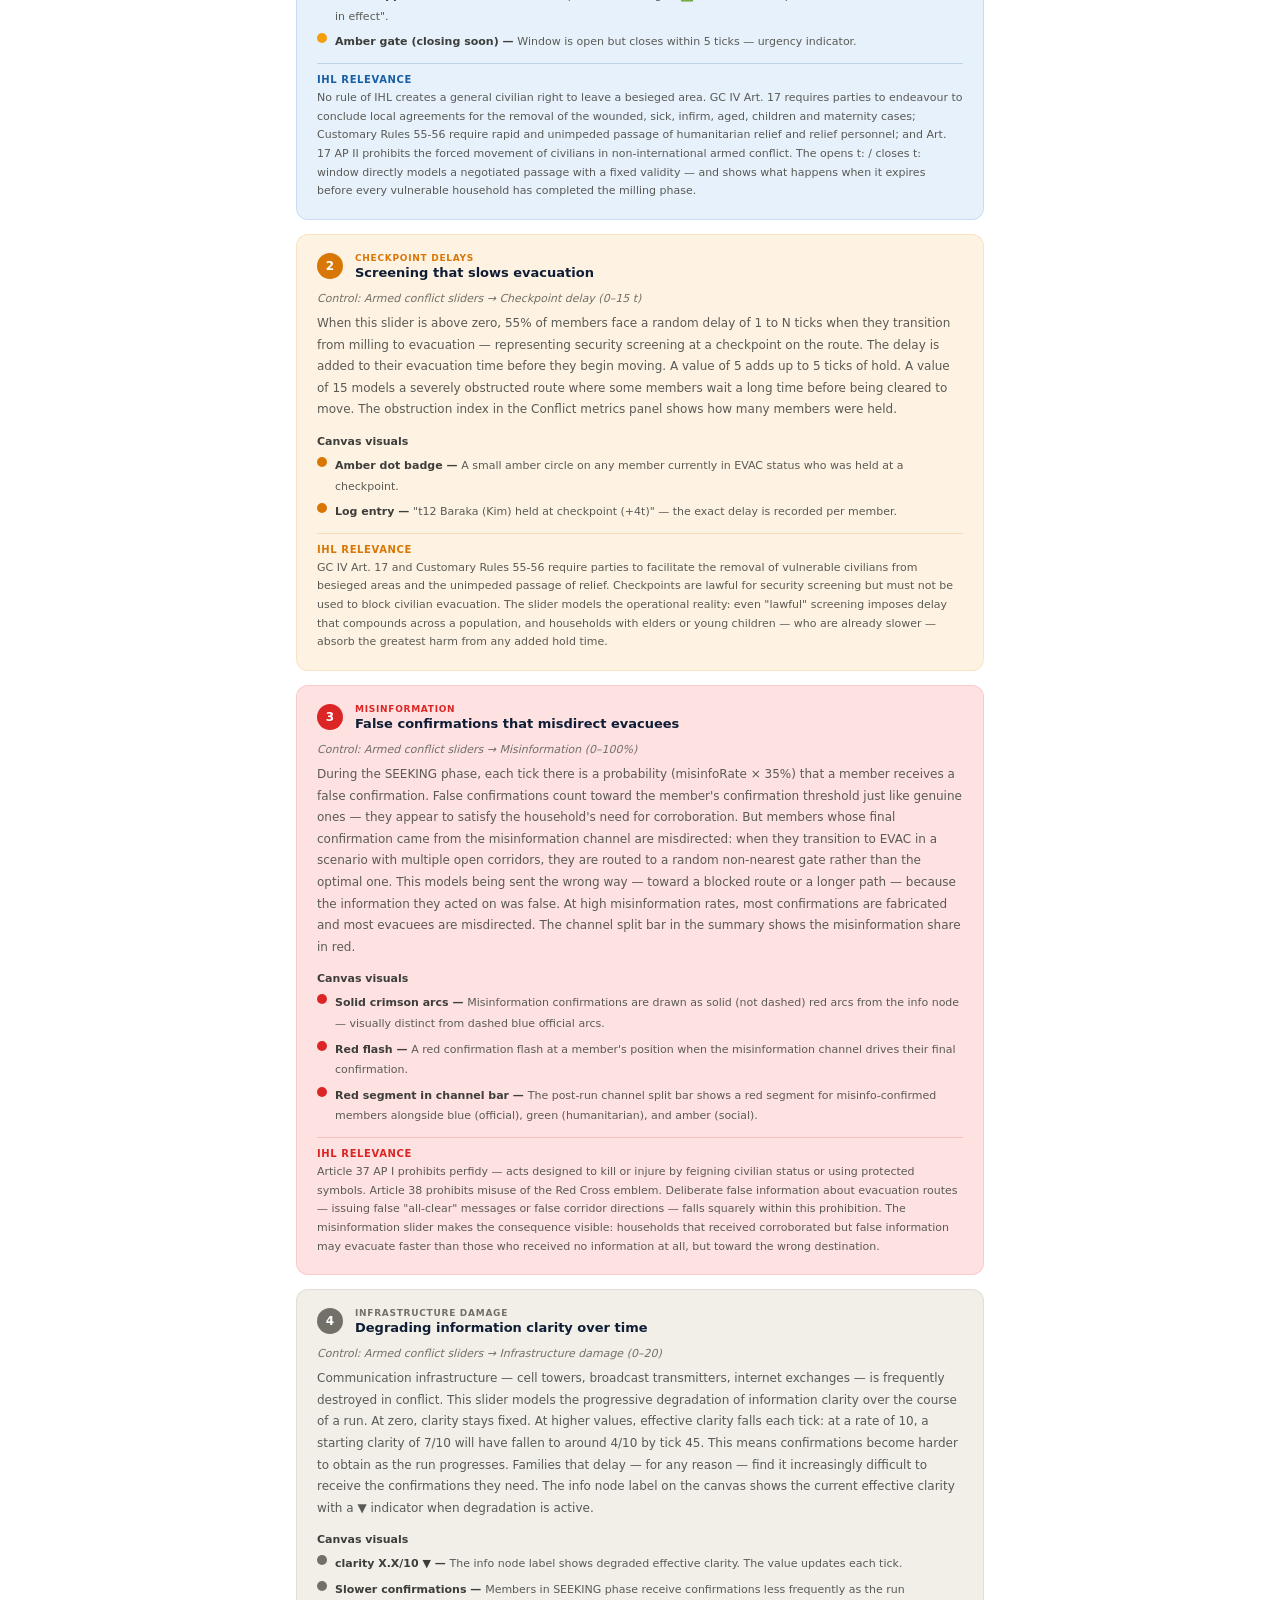
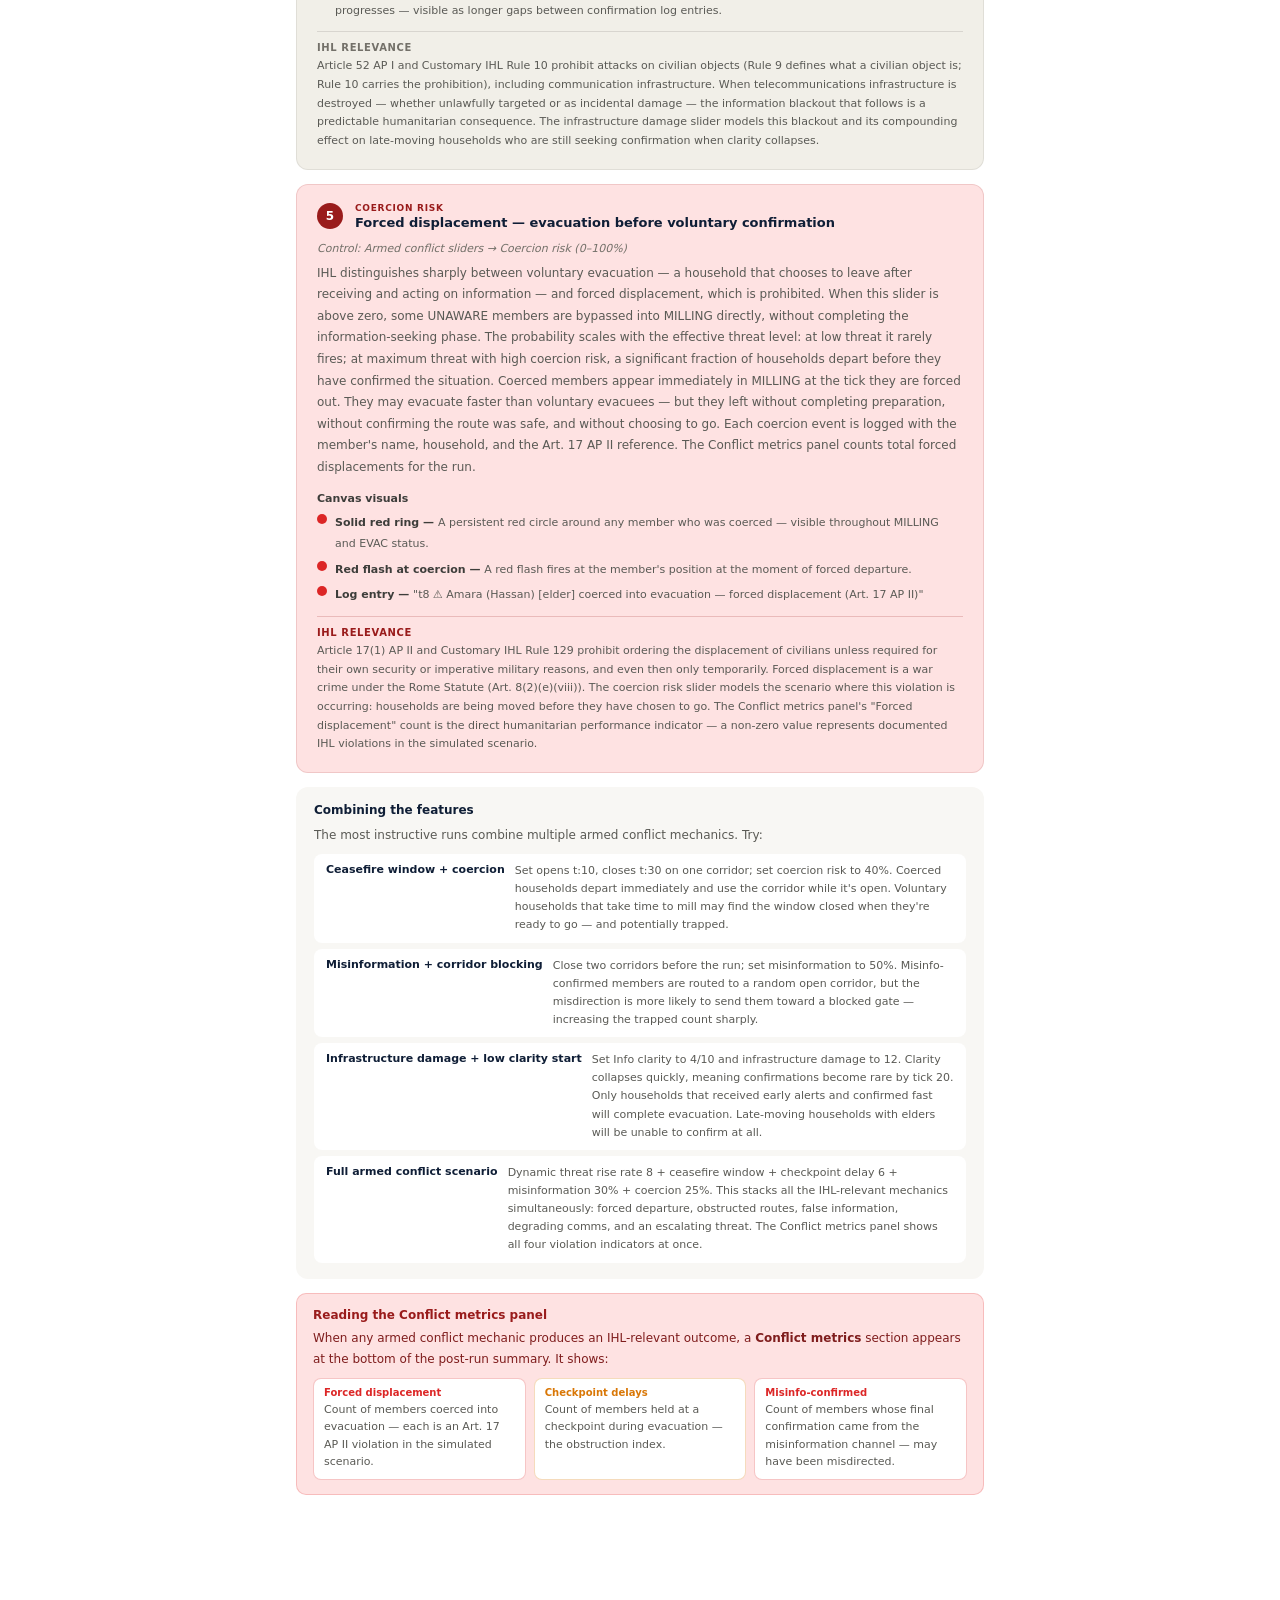
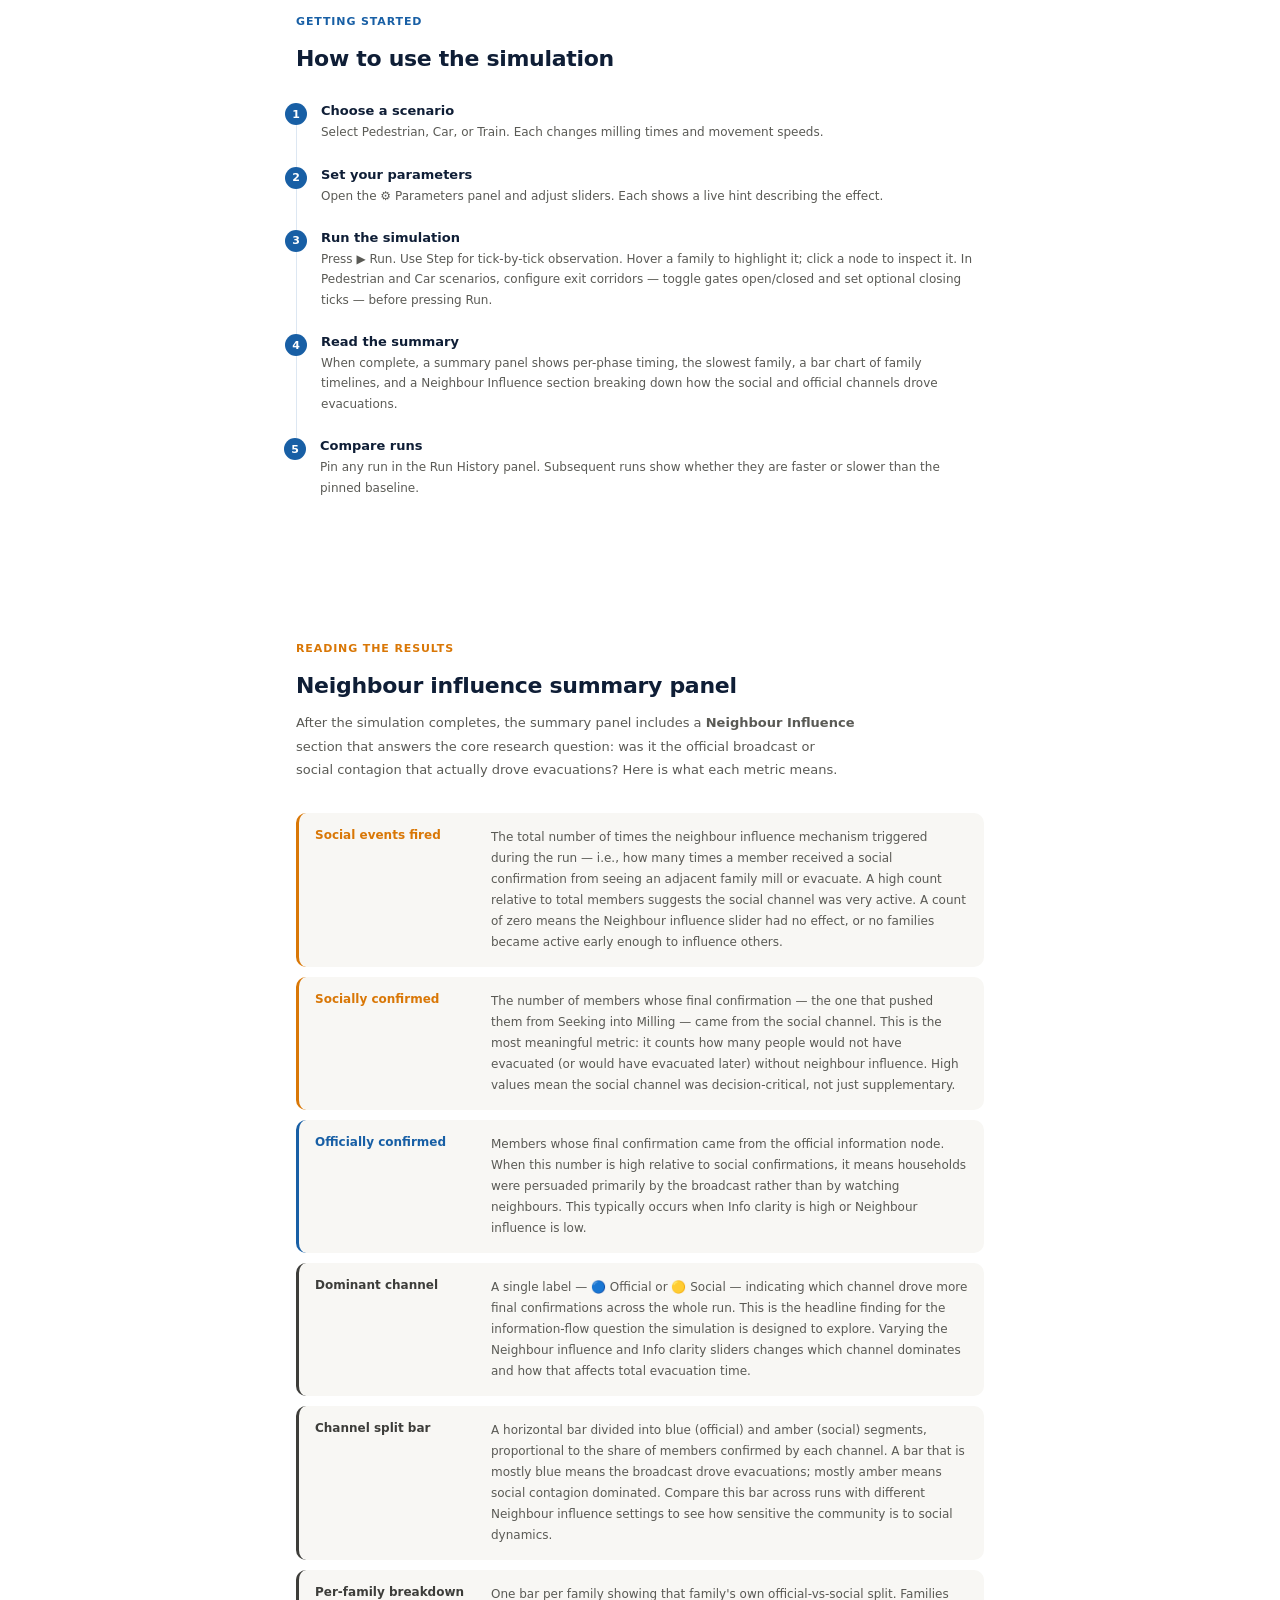
==== commit 19fb1f79: "Correct the four IHL citations in the tool and relabel car equalization The paper diagnosed four mis" ====
--- a/docs/index.html
+++ b/docs/index.html
@@ -4,7 +4,7 @@
     <meta charset="UTF-8" />
     <meta name="viewport" content="width=device-width, initial-scale=1.0" />
     <title>Evacuation Simulation</title>
-    <script type="module" crossorigin src="./assets/index-D_L-Md5_.js"></script>
+    <script type="module" crossorigin src="./assets/index-D3N-WJ4P.js"></script>
     <link rel="stylesheet" crossorigin href="./assets/index-JA-Q5im7.css">
   </head>
   <body>
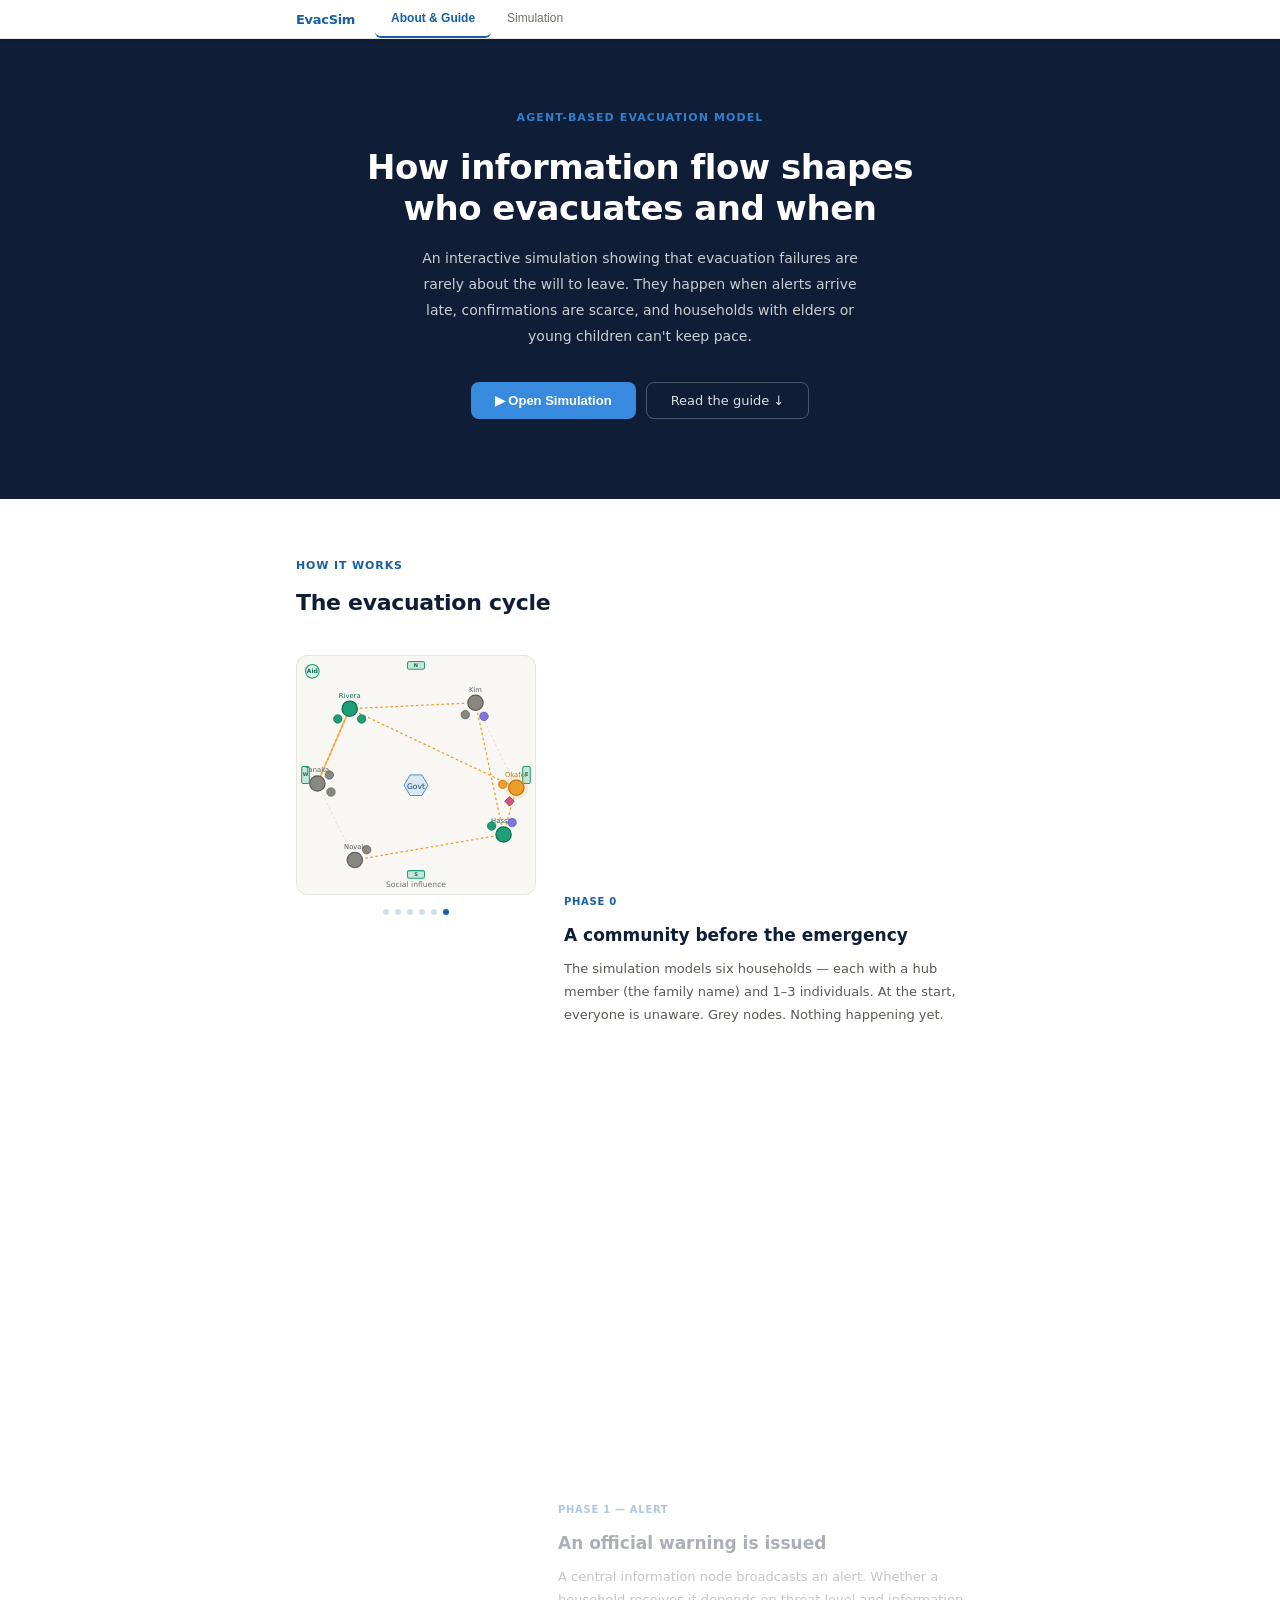
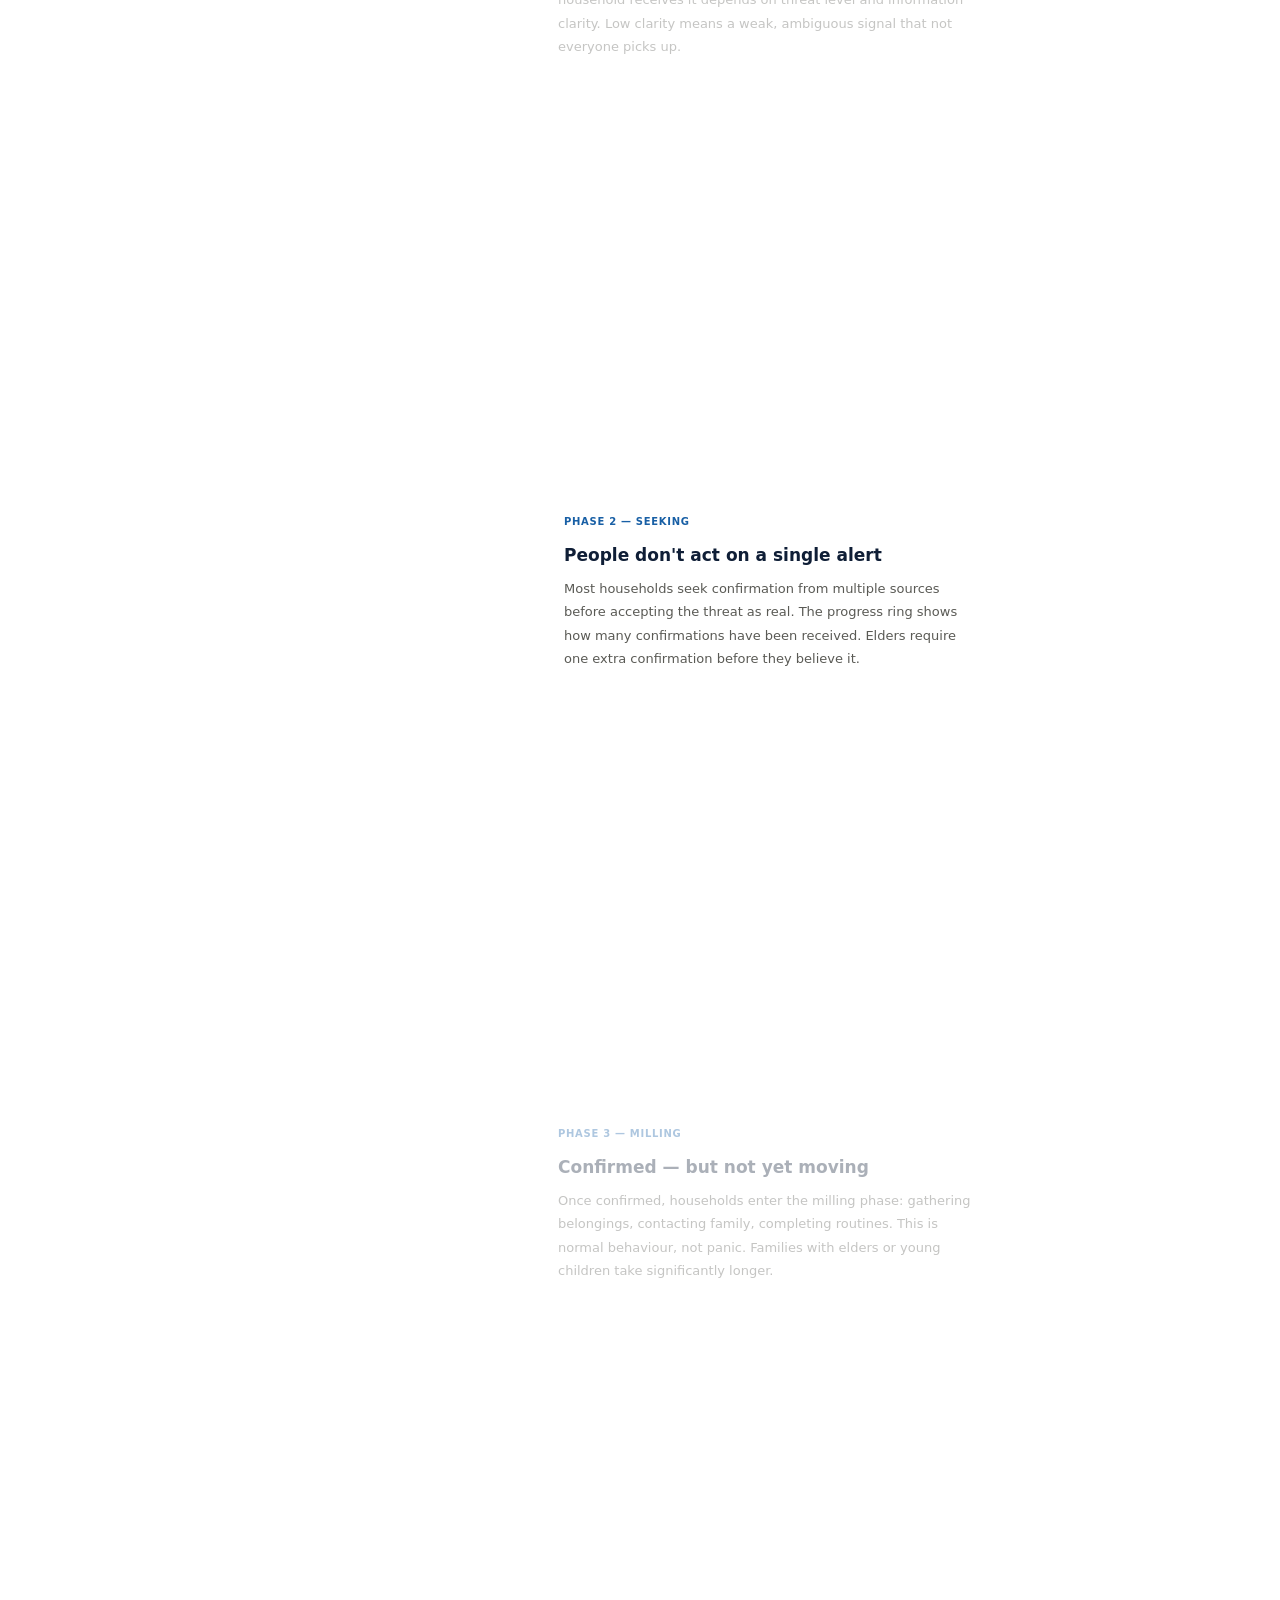
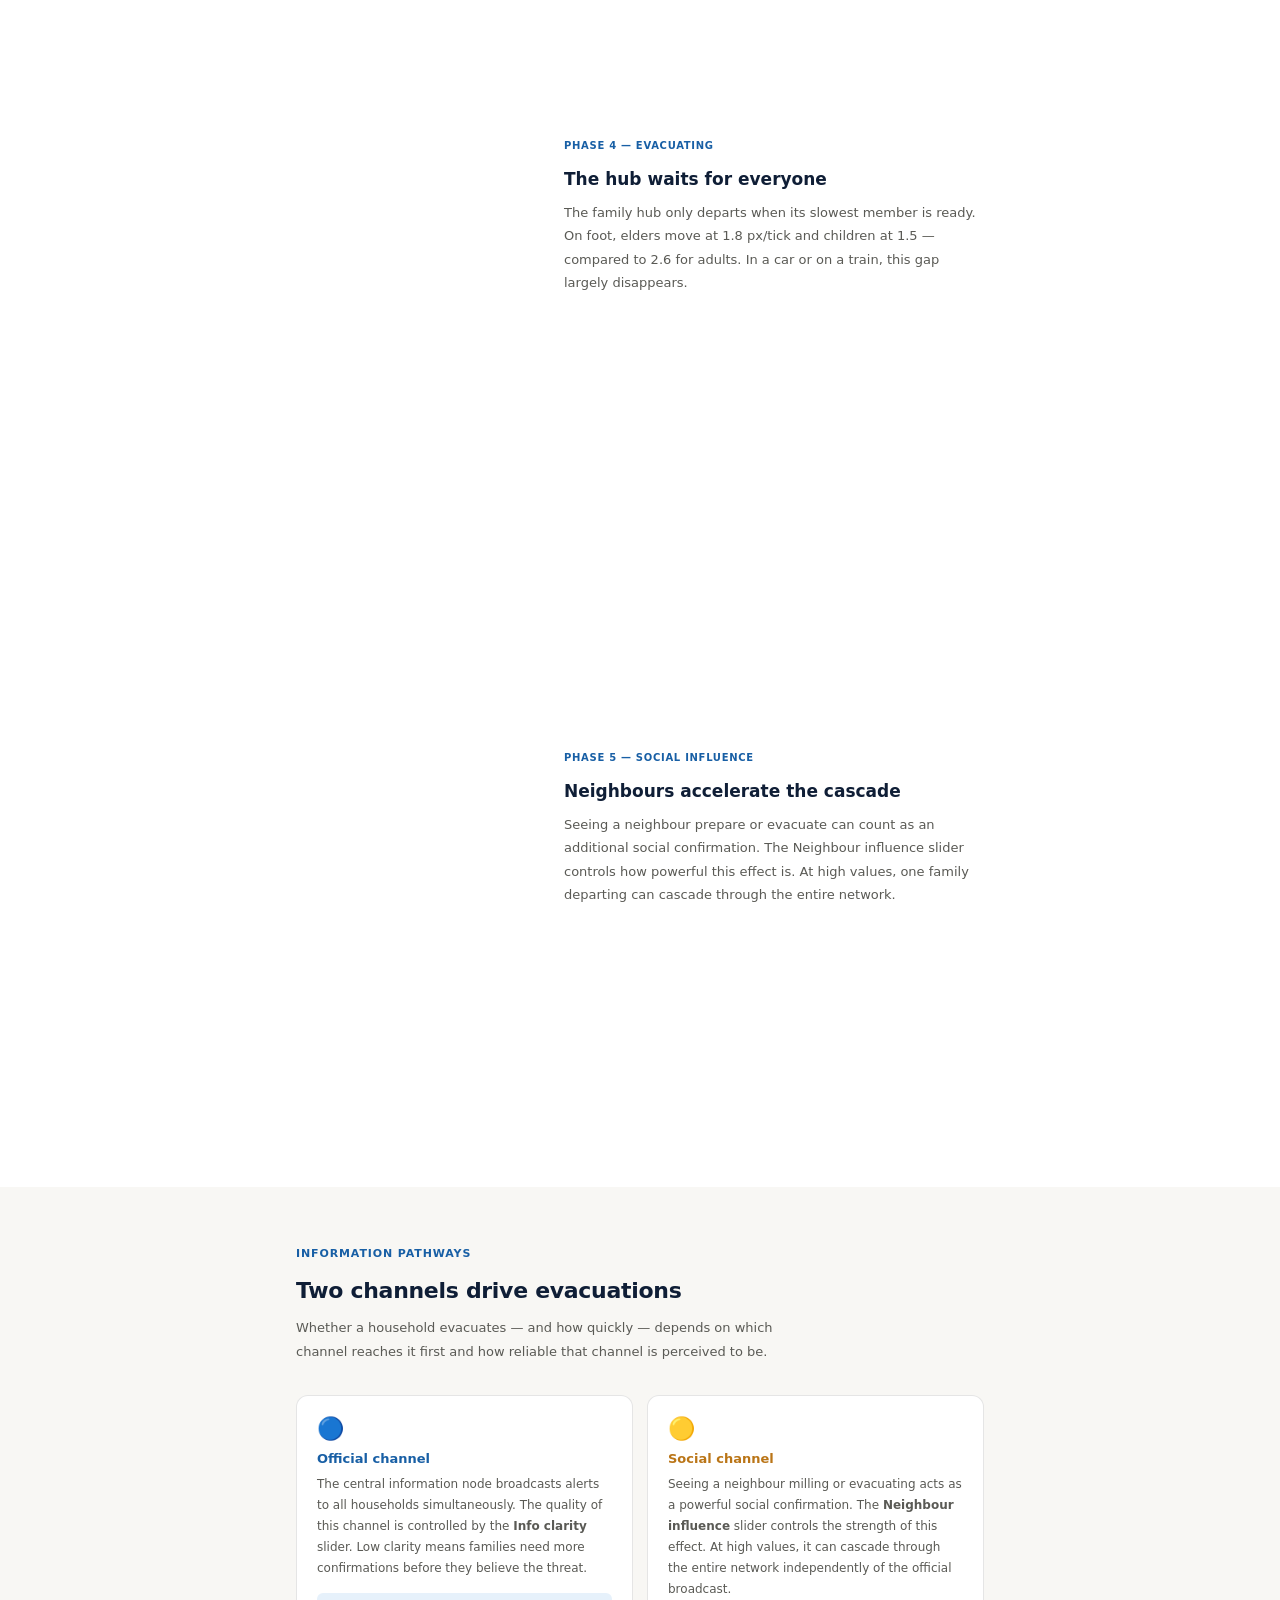
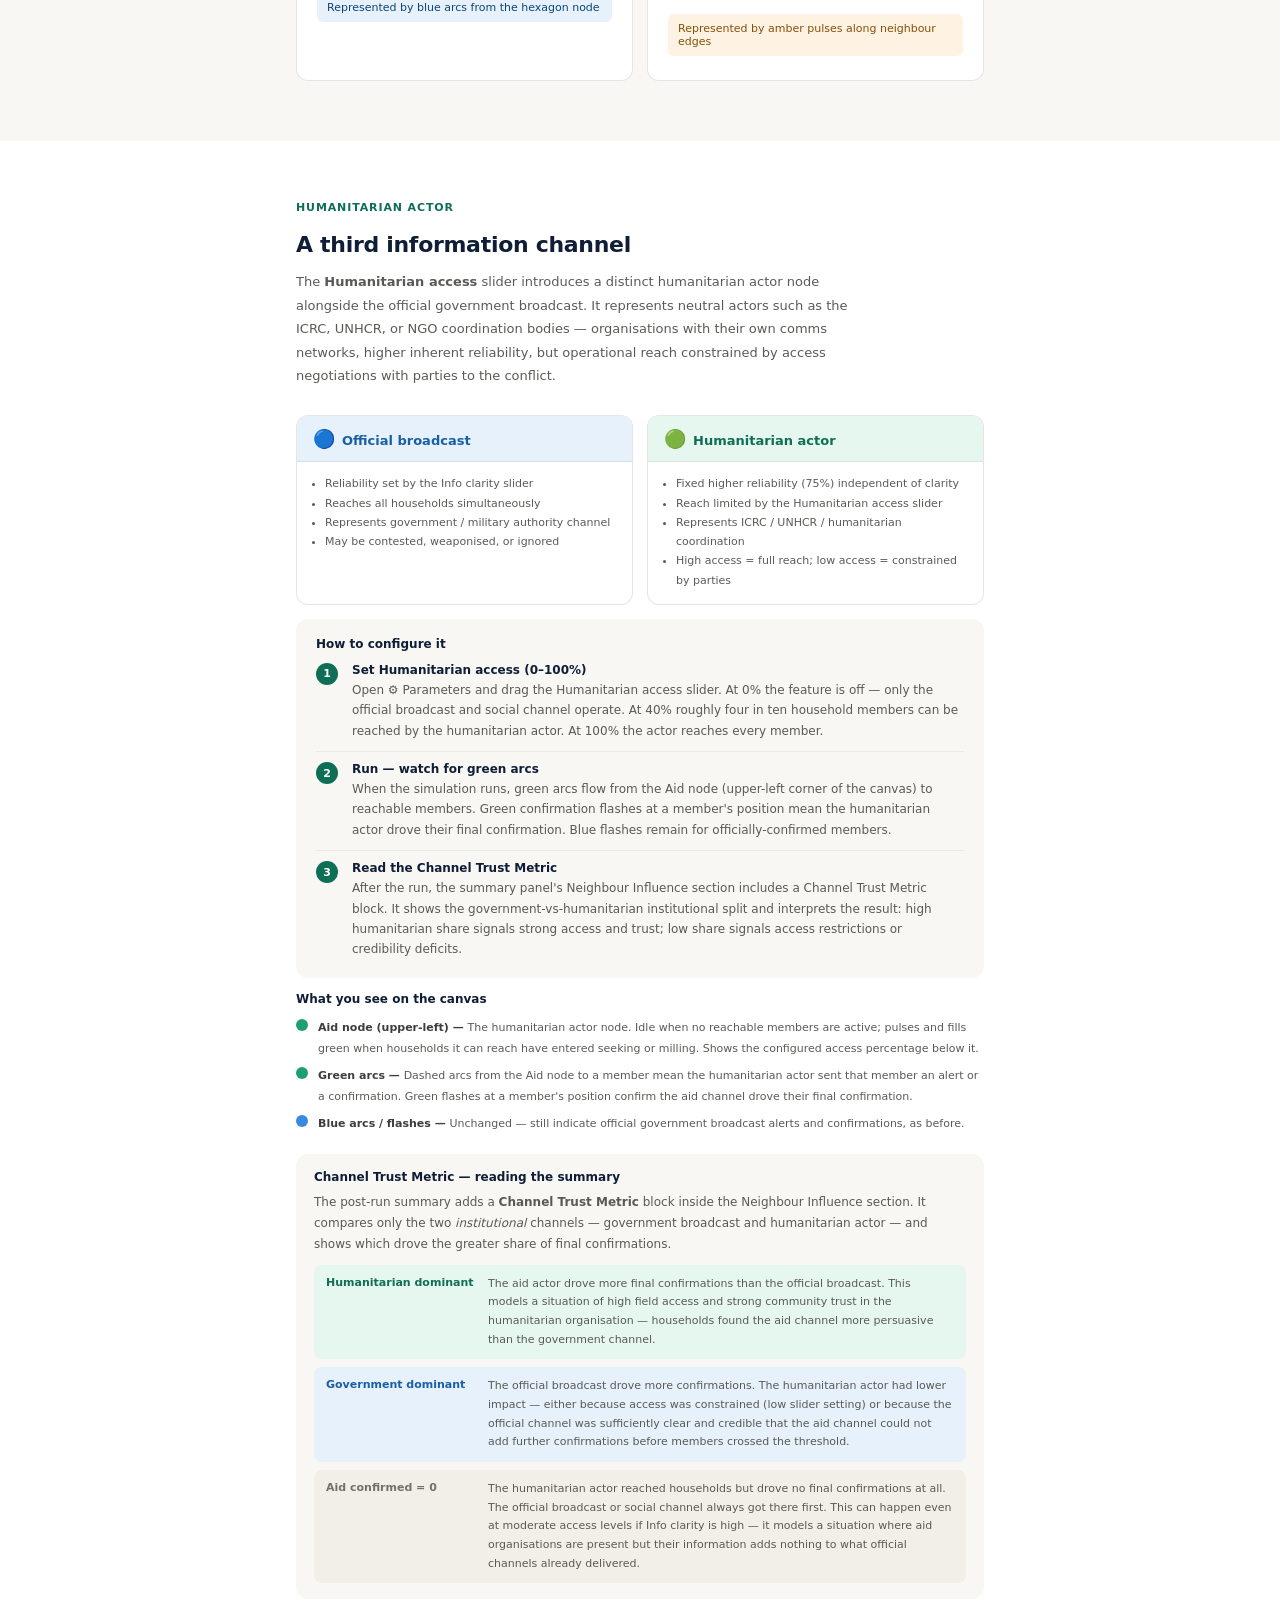
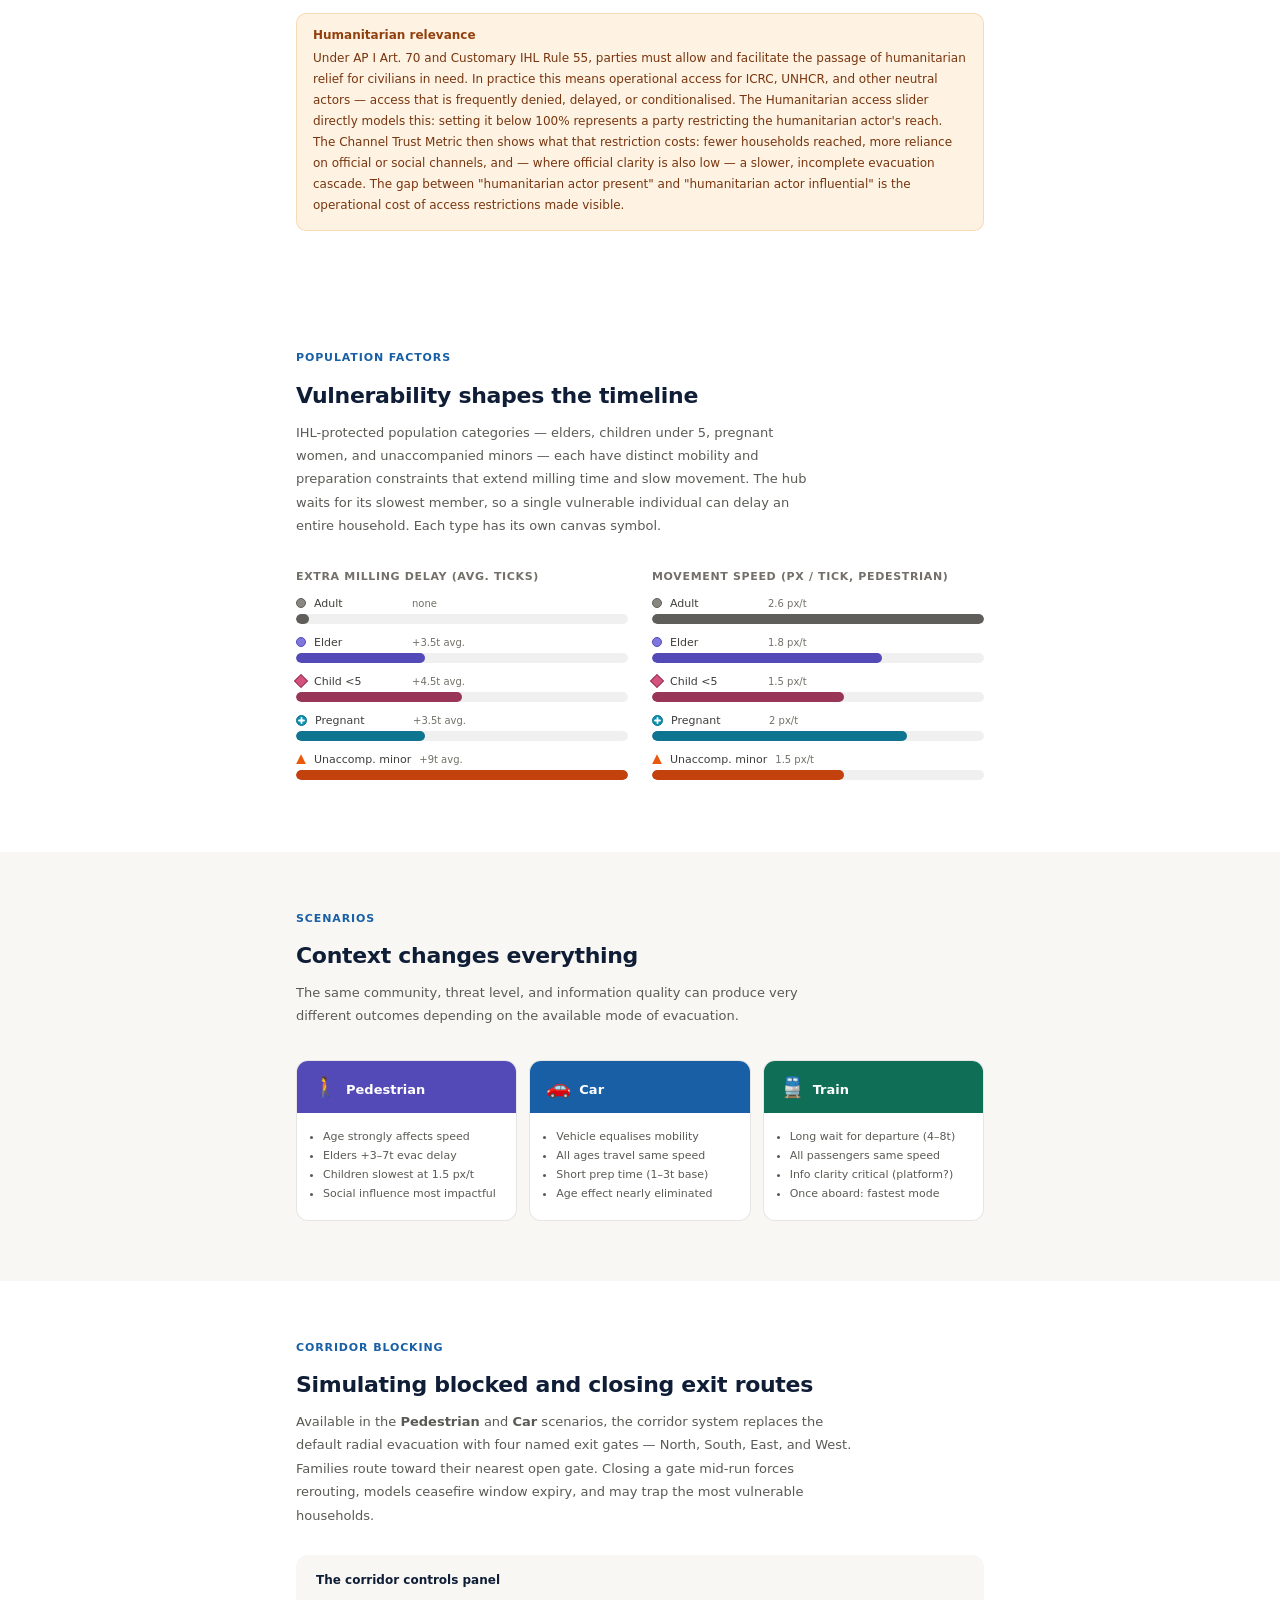
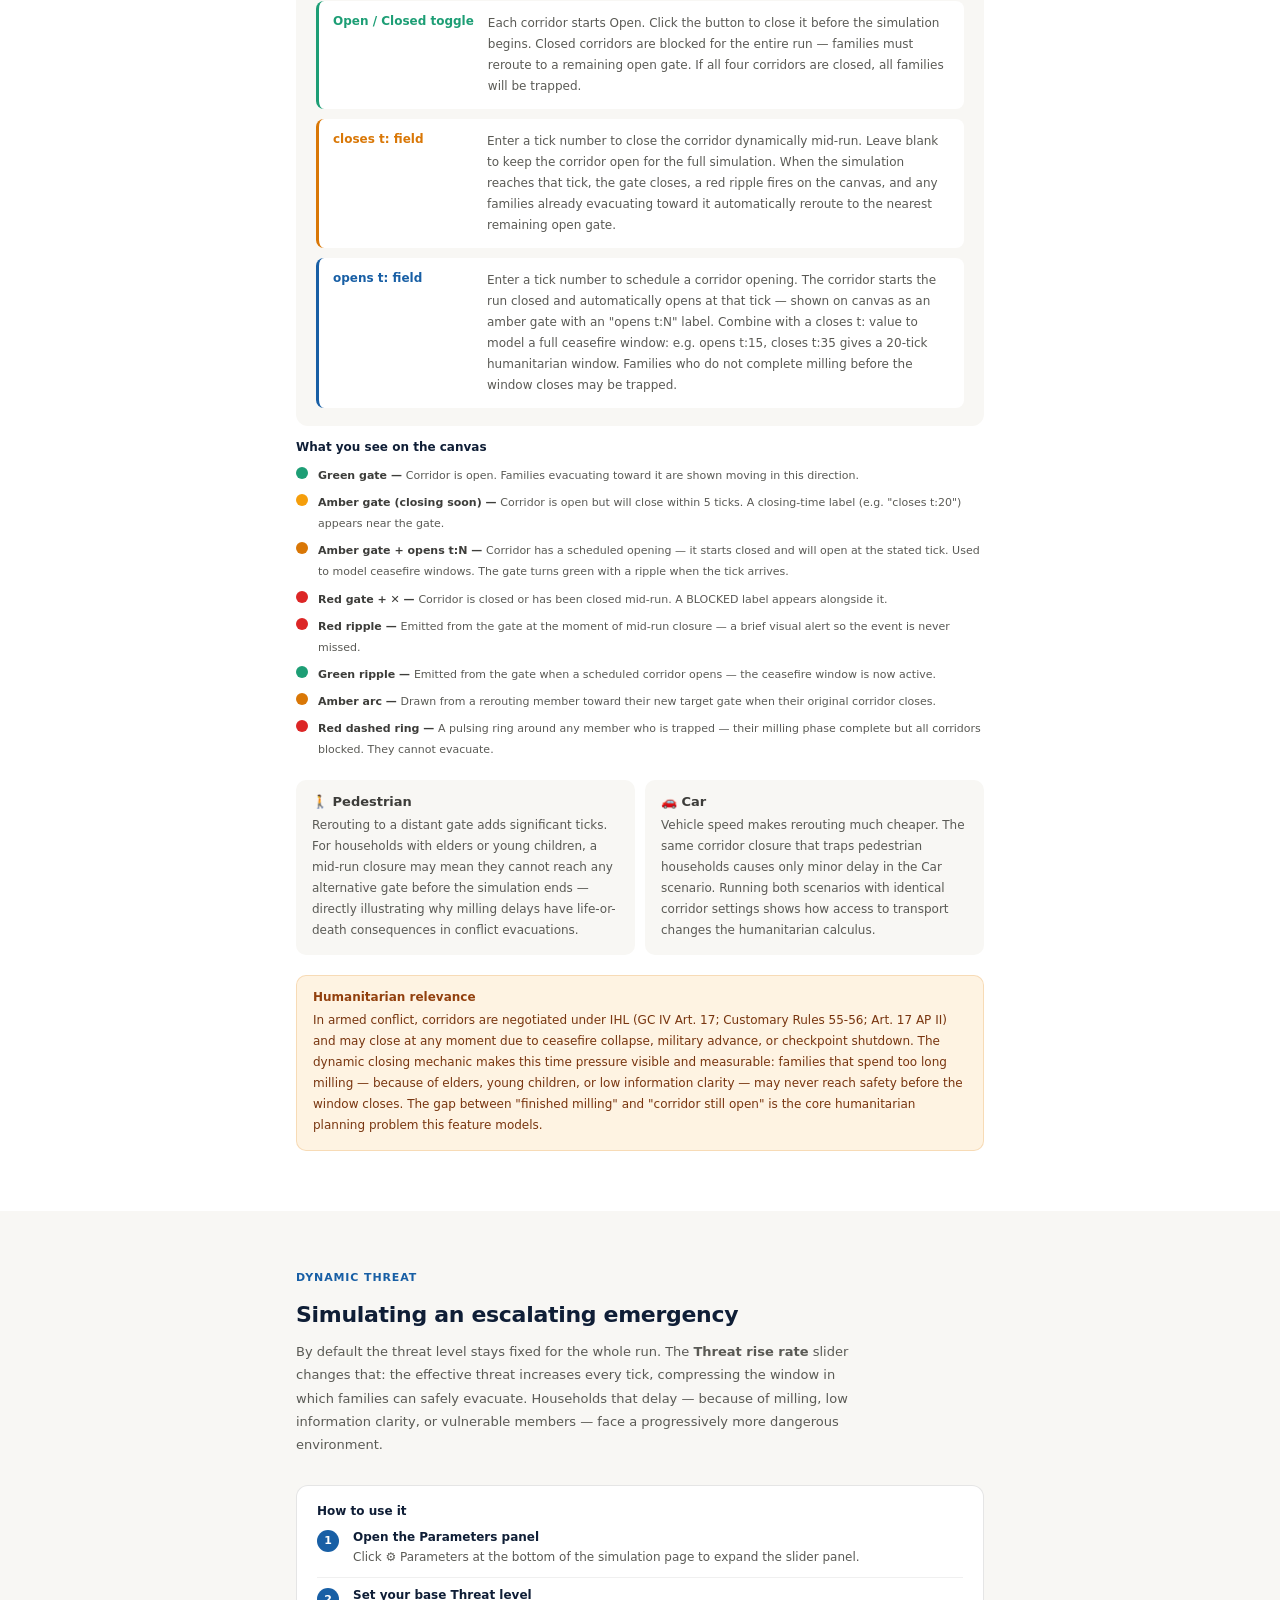
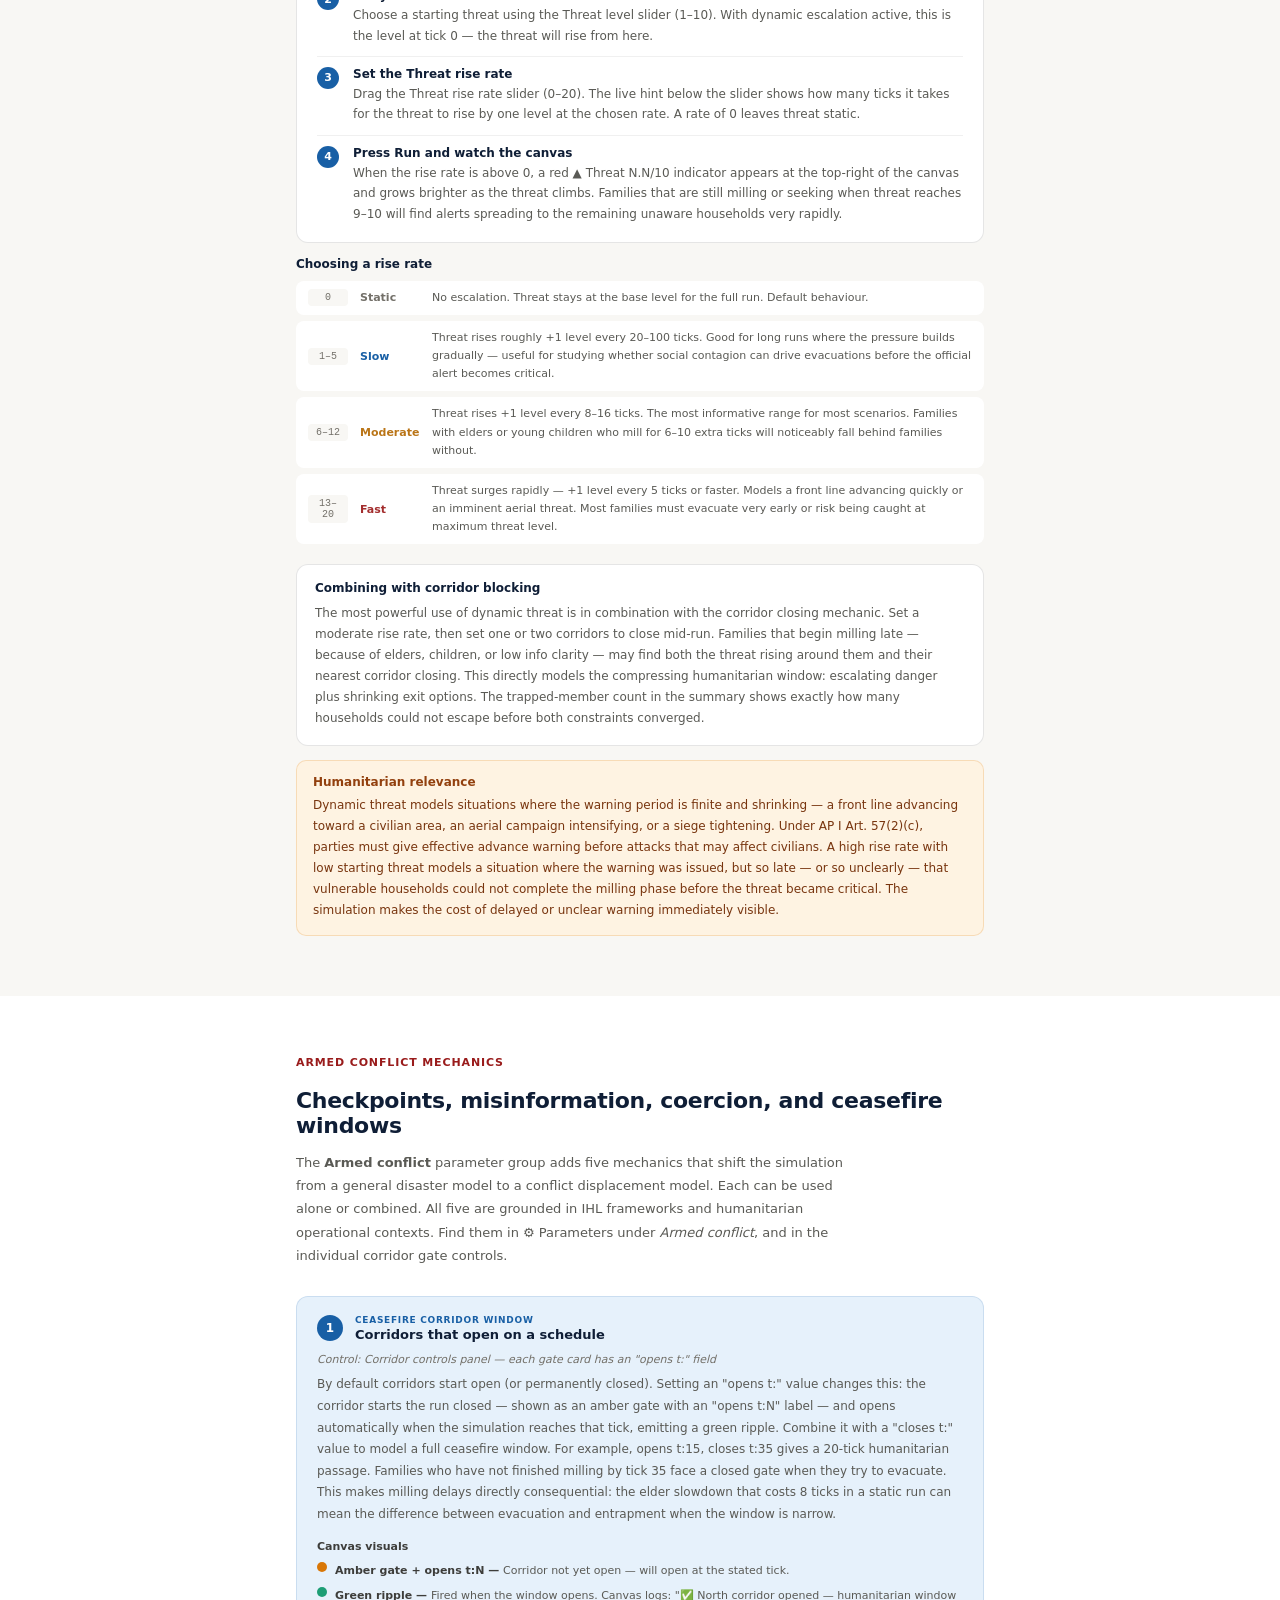
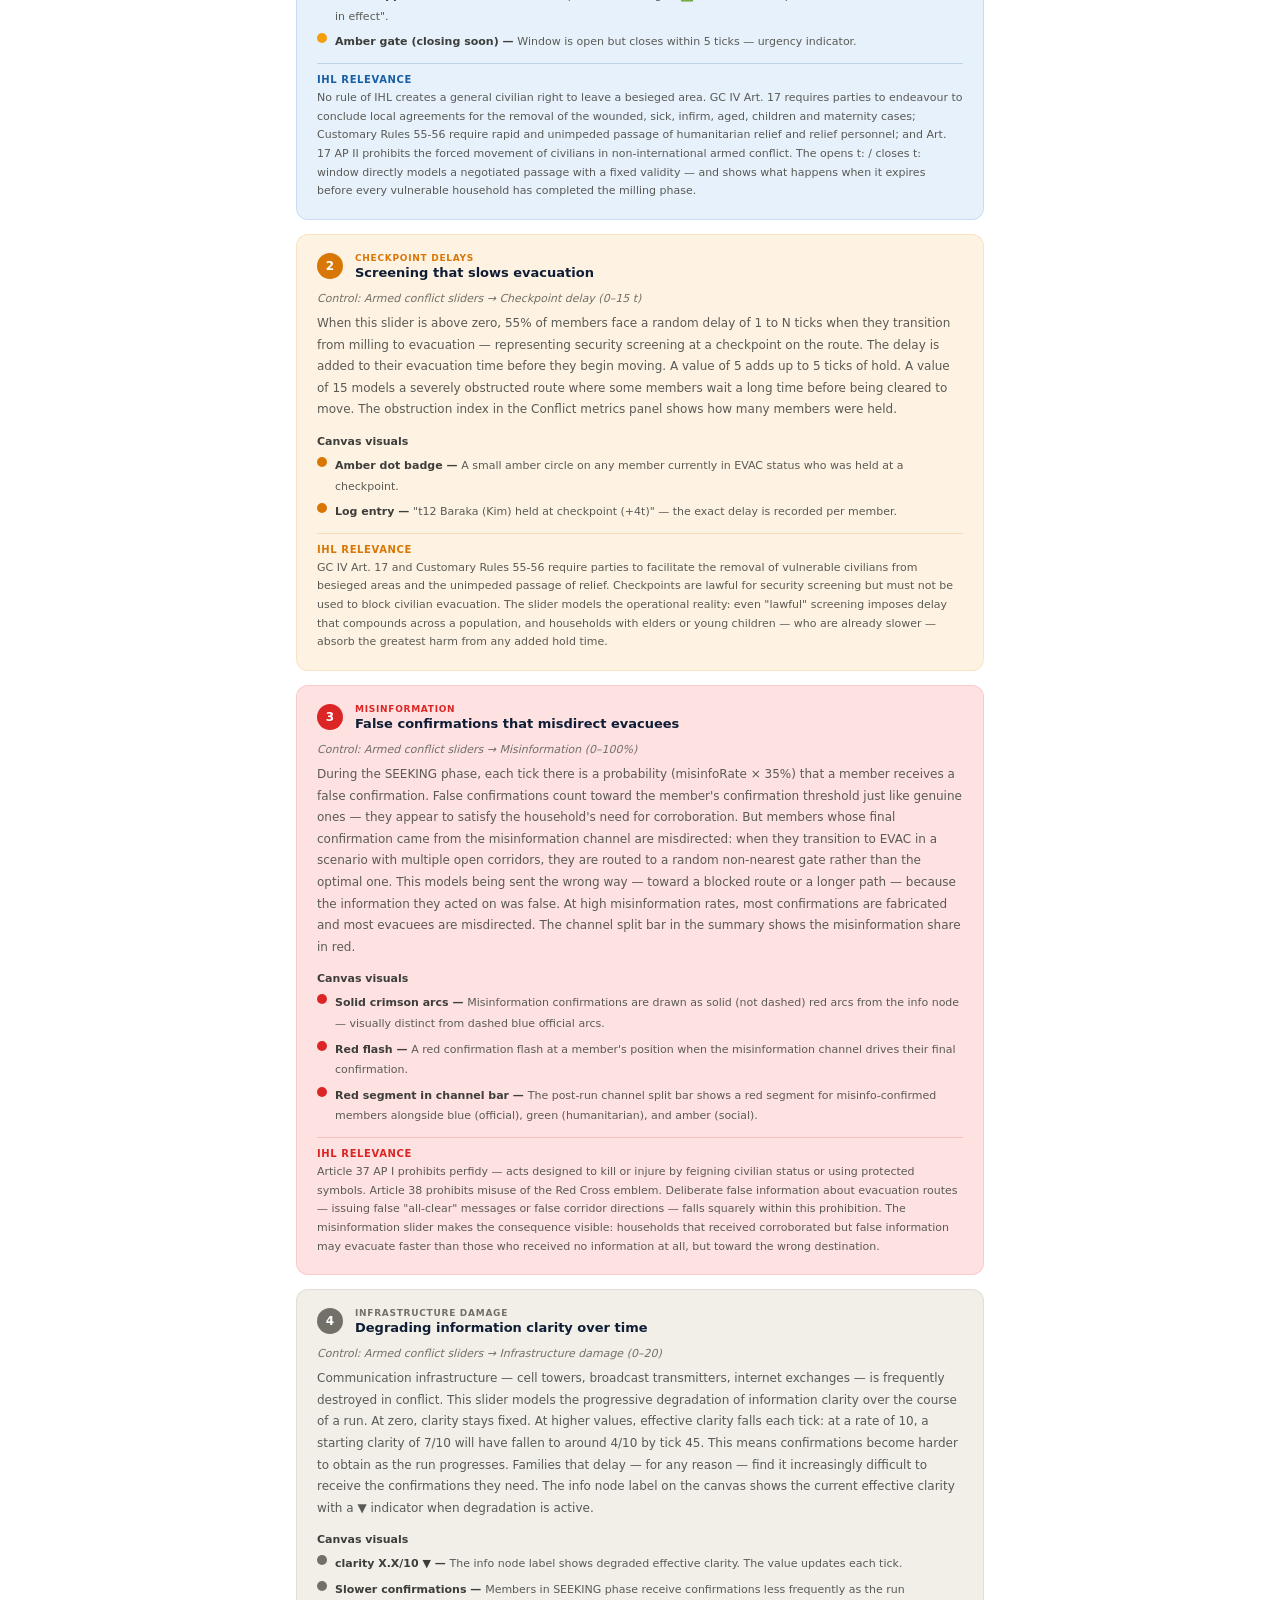
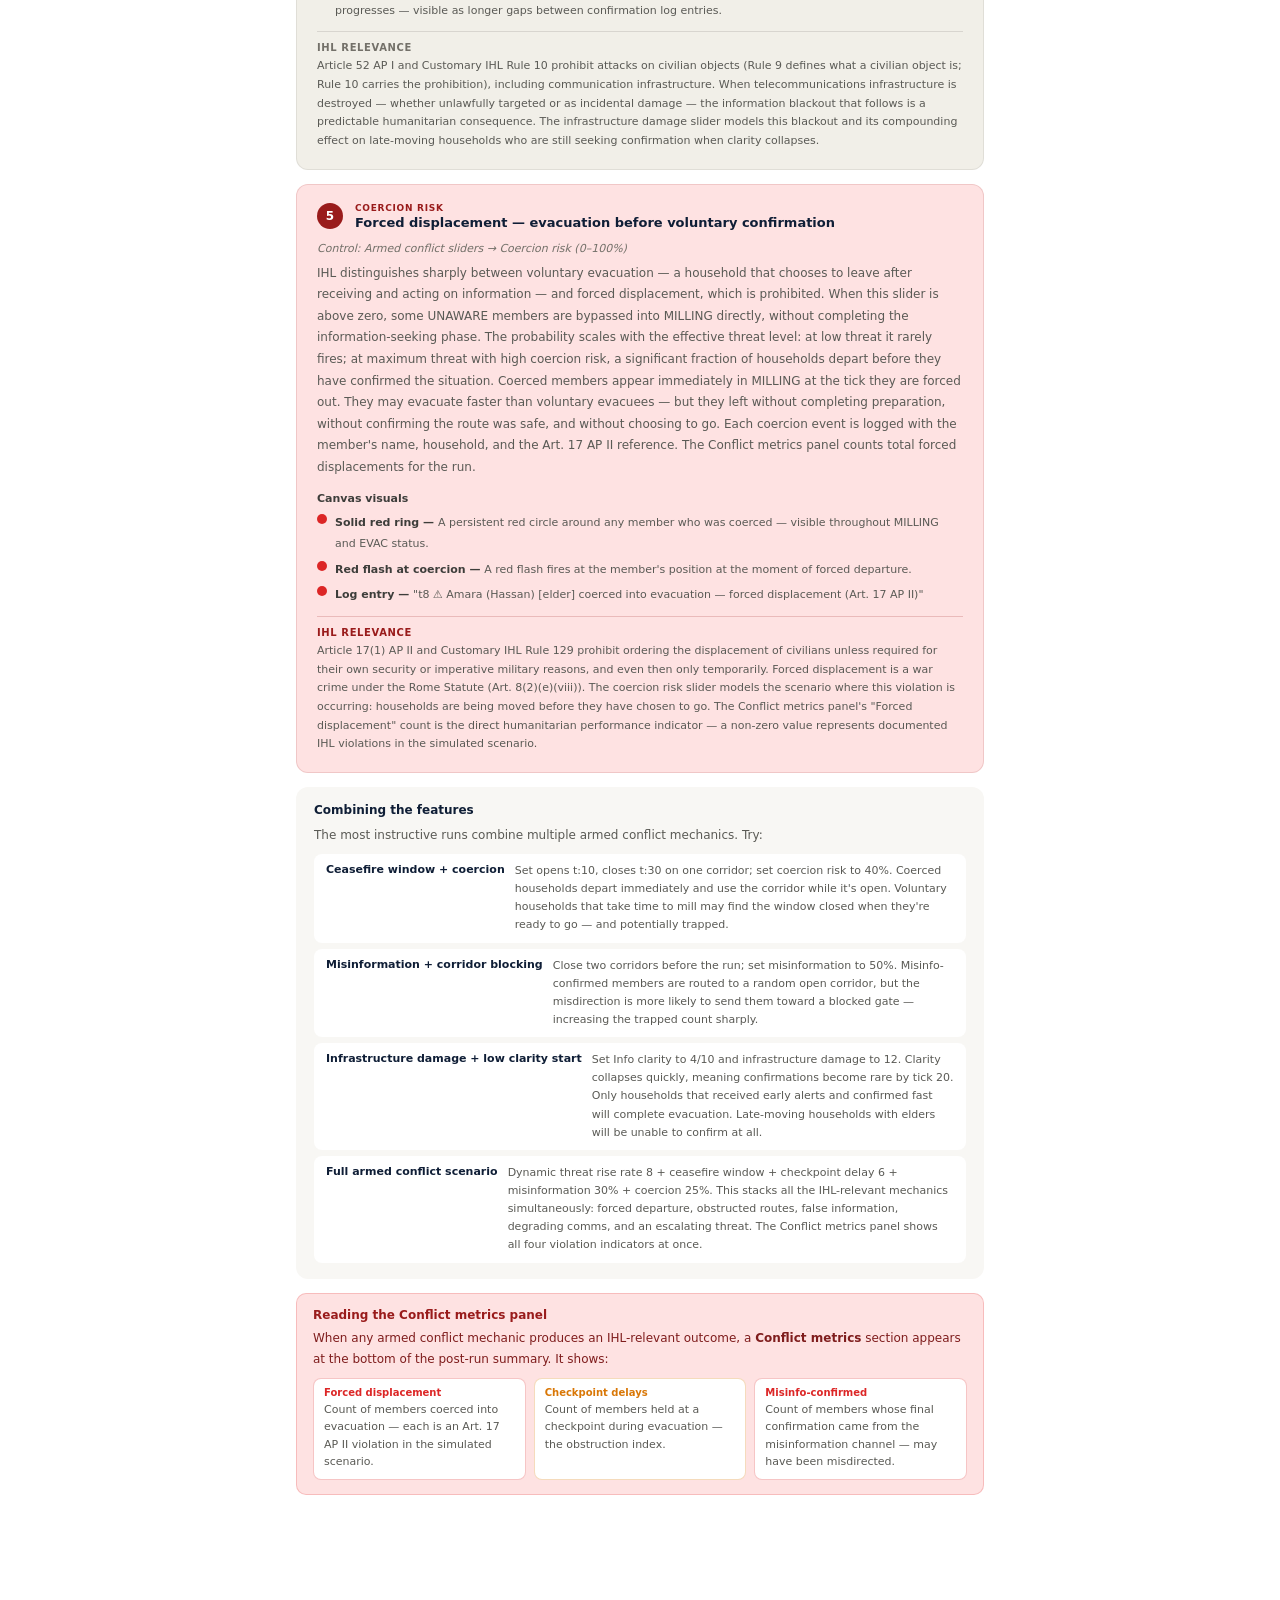
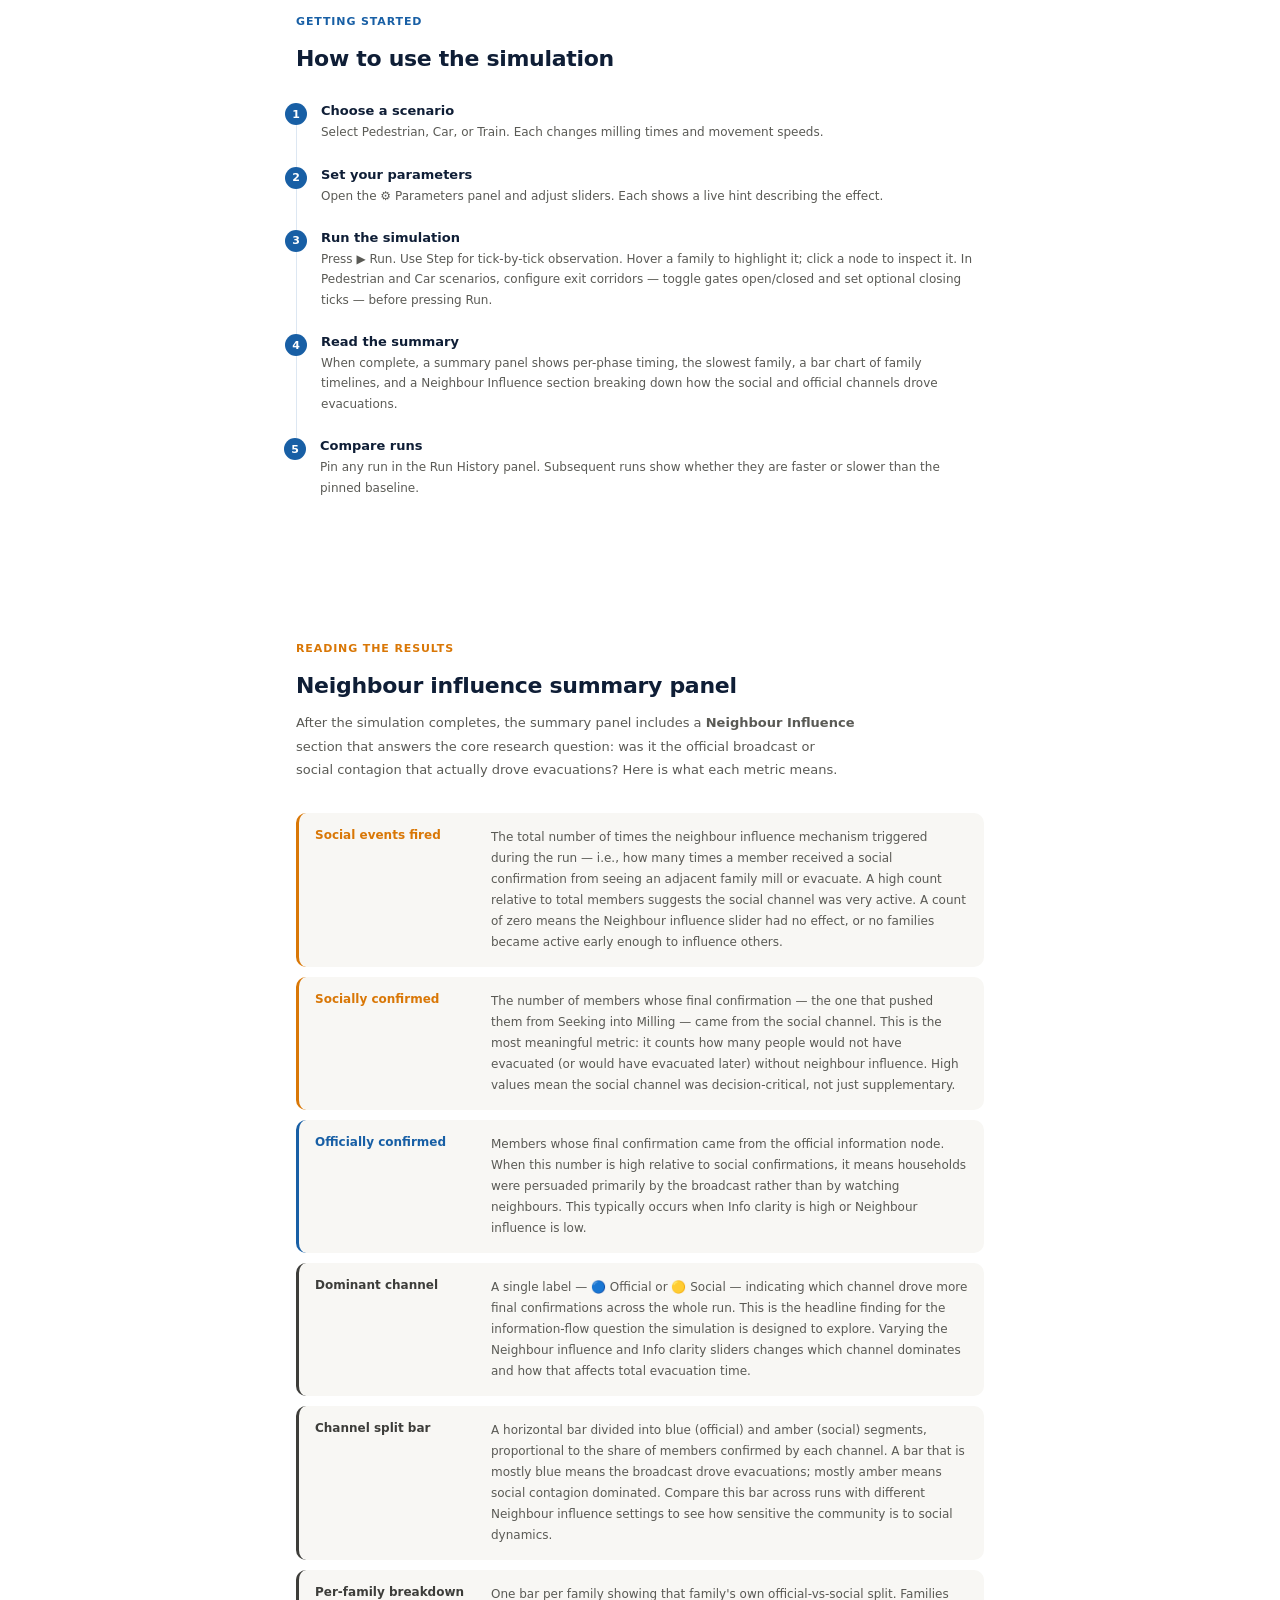
==== commit bf67959d: "Show the ETC mark in the tab The simulator loaded with the browser's default icon, so a reader with " ====
--- a/docs/index.html
+++ b/docs/index.html
@@ -2,6 +2,8 @@
 <html lang="en">
   <head>
     <meta charset="UTF-8" />
+    <link rel="icon" type="image/svg+xml" href="etc-icon.svg">
+    <link rel="icon" type="image/png" sizes="256x256" href="etc-icon.png">
     <meta name="viewport" content="width=device-width, initial-scale=1.0" />
     <title>Evacuation Simulation</title>
     <script type="module" crossorigin src="./assets/index-D3N-WJ4P.js"></script>
